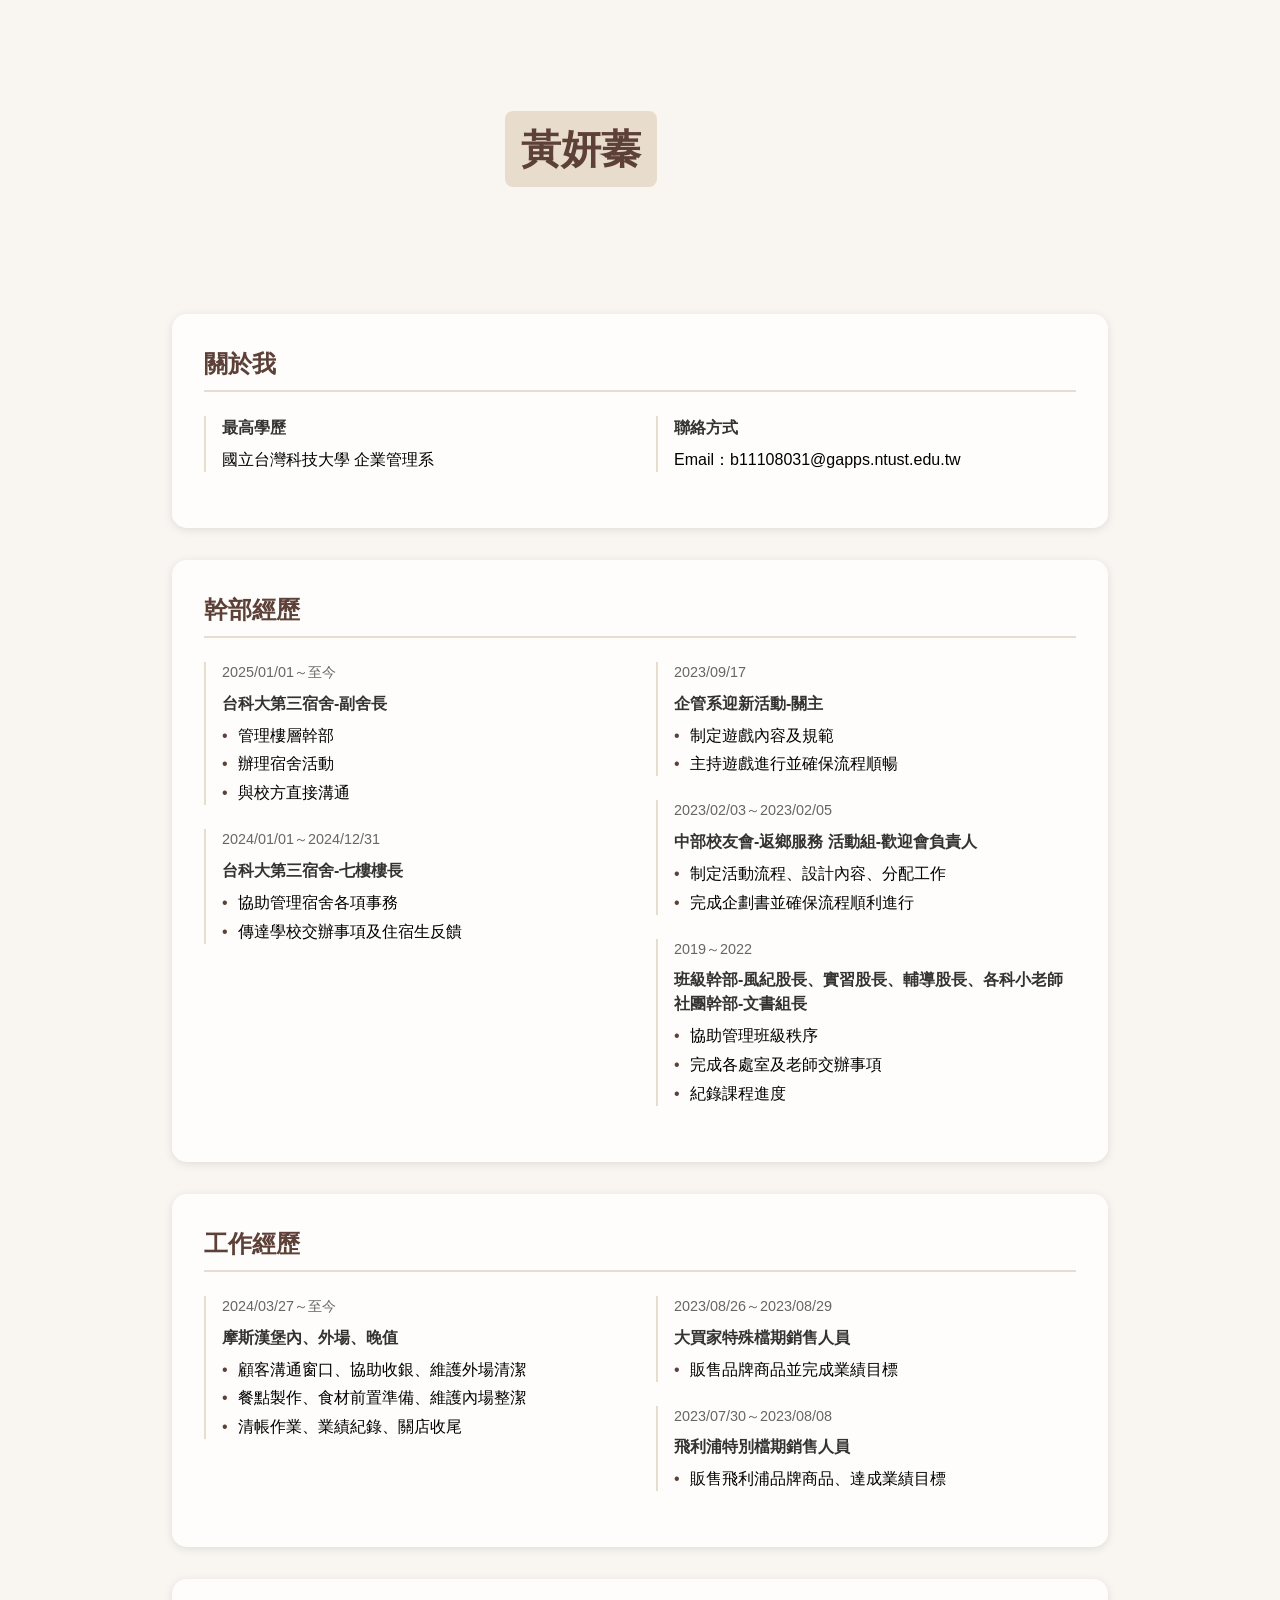
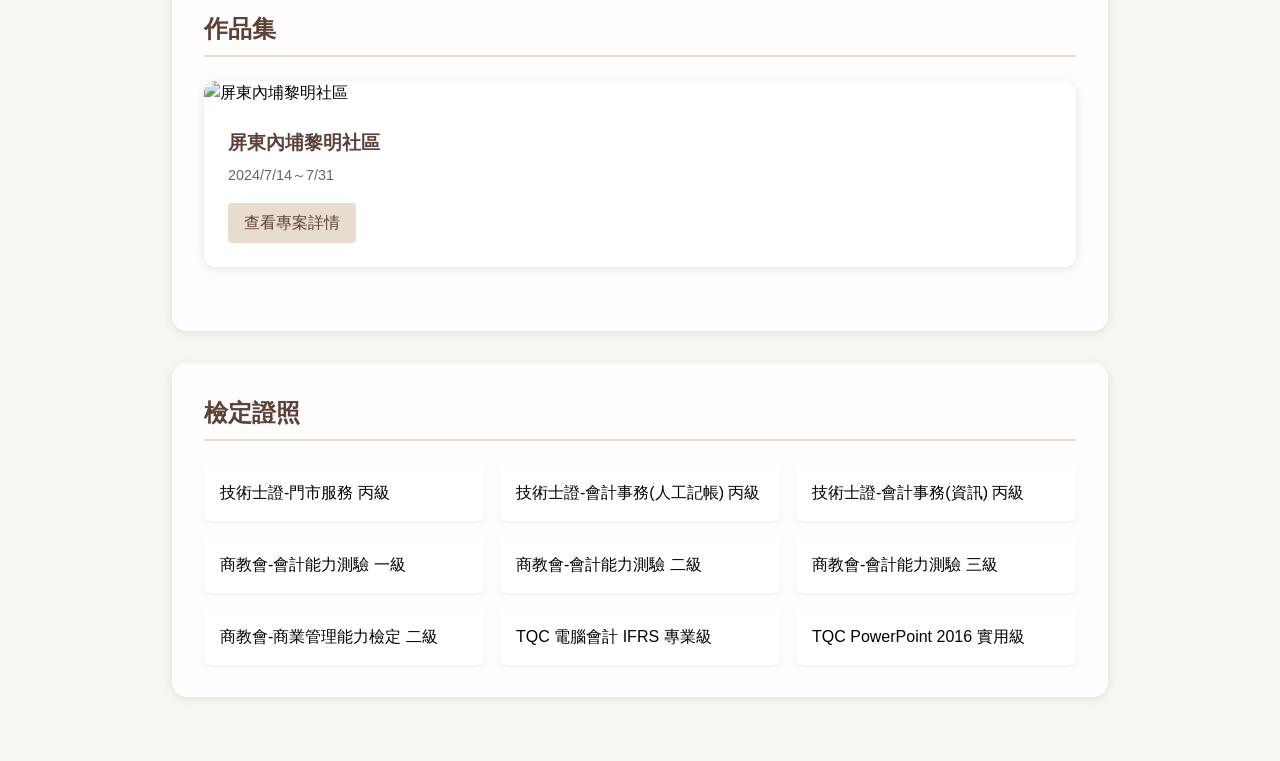
==== index.html @ 2359e423 "Add files via upload" ====
<!DOCTYPE html>
<html>
<head>
  <meta charset="utf-8">
  <meta name="viewport" content="width=device-width">
  <title>黃妍蓁 - 個人履歷</title>
  <link href="style.css" rel="stylesheet" type="text/css" />
</head>
<body>
  <main>
    <section class="hero">
      <div class="profile-img"></div>
      <div class="hero-content">
        <h1>黃妍蓁</h1>
      </div>
    </section>

    <section id="about-me" class="section">
      <h2>關於我</h2>
      <div class="grid-layout">
        <div class="timeline">
          <div class="item">
            <p class="title">最高學歷</p>
            <p>國立台灣科技大學 企業管理系</p>
          </div>
        </div>
        <div class="timeline">
          <div class="item">
            <p class="title">聯絡方式</p>
            <p>Email：b11108031@gapps.ntust.edu.tw</p>
          </div>
        </div>
      </div>
    </section>

    <section id="experience" class="section">
      <h2>幹部經歷</h2>
      <div class="grid-layout">
        <div class="timeline">
          <div class="item">
            <p class="date">2025/01/01～至今</p>
            <p class="title">台科大第三宿舍-副舍長</p>
            <ul>
              <li>管理樓層幹部</li>
              <li>辦理宿舍活動</li>
              <li>與校方直接溝通</li>
            </ul>
          </div>
          <div class="item">
            <p class="date">2024/01/01～2024/12/31</p>
            <p class="title">台科大第三宿舍-七樓樓長</p>
            <ul>
              <li>協助管理宿舍各項事務</li>
              <li>傳達學校交辦事項及住宿生反饋</li>
            </ul>
          </div>
        </div>
        <div class="timeline">
          <div class="item">
            <p class="date">2023/09/17</p>
            <p class="title">企管系迎新活動-關主</p>
            <ul>
              <li>制定遊戲內容及規範</li>
              <li>主持遊戲進行並確保流程順暢</li>
            </ul>
          </div>
          <div class="item">
            <p class="date">2023/02/03～2023/02/05</p>
            <p class="title">中部校友會-返鄉服務 活動組-歡迎會負責人</p>
            <ul>
              <li>制定活動流程、設計內容、分配工作</li>
              <li>完成企劃書並確保流程順利進行</li>
            </ul>
          </div>
          <div class="item">
            <p class="date">2019～2022</p>
            <p class="title">班級幹部-風紀股長、實習股長、輔導股長、各科小老師<br>社團幹部-文書組長</p>
            <ul>
              <li>協助管理班級秩序</li>
              <li>完成各處室及老師交辦事項</li>
              <li>紀錄課程進度</li>
            </ul>
          </div>
        </div>
      </div>
    </section>

    <section id="work" class="section">
      <h2>工作經歷</h2>
      <div class="grid-layout">
        <div class="timeline">
          <div class="item">
            <p class="date">2024/03/27～至今</p>
            <p class="title">摩斯漢堡內、外場、晚值</p>
            <ul>
              <li>顧客溝通窗口、協助收銀、維護外場清潔</li>
              <li>餐點製作、食材前置準備、維護內場整潔</li>
              <li>清帳作業、業績紀錄、關店收尾</li>
            </ul>
          </div>
        </div>
        <div class="timeline">
          <div class="item">
            <p class="date">2023/08/26～2023/08/29</p>
            <p class="title">大買家特殊檔期銷售人員</p>
            <ul>
              <li>販售品牌商品並完成業績目標</li>
            </ul>
          </div>
          <div class="item">
            <p class="date">2023/07/30～2023/08/08</p>
            <p class="title">飛利浦特別檔期銷售人員</p>
            <ul>
              <li>販售飛利浦品牌商品、達成業績目標</li>
            </ul>
          </div>
        </div>
      </div>
    </section>

    <section id="projects" class="section">
      <h2>作品集</h2>
      <div class="project">
        <img src="attached_assets/蹲點.png" alt="屏東內埔黎明社區" class="project-img">
        <div class="project-content">
          <h3>屏東內埔黎明社區</h3>
          <p class="project-date">2024/7/14～7/31</p>
          <p><a href="https://youth.chtf.org.tw/team/2024/16149" target="_blank" class="project-link">查看專案詳情</a></p>
        </div>
      </div>
    </section>

    <section id="certificates" class="section">
      <h2>檢定證照</h2>
      <div class="certificates-grid">
        <div class="cert">技術士證-門市服務 丙級</div>
        <div class="cert">技術士證-會計事務(人工記帳) 丙級</div>
        <div class="cert">技術士證-會計事務(資訊) 丙級</div>
        <div class="cert">商教會-會計能力測驗 一級</div>
        <div class="cert">商教會-會計能力測驗 二級</div>
        <div class="cert">商教會-會計能力測驗 三級</div>
        <div class="cert">商教會-商業管理能力檢定 二級</div>
        <div class="cert">TQC 電腦會計 IFRS 專業級</div>
        <div class="cert">TQC PowerPoint 2016 實用級</div>
      </div>
    </section>
  </main>
</body>
</html>
---- style.css ----
* {
  margin: 0;
  padding: 0;
  box-sizing: border-box;
  font-family: 'Arial', sans-serif;
  line-height: 1.5;
}

body {
  background-color: #f9f6f2;
}

main {
  max-width: 1000px;
  margin: 0 auto;
  padding: 2rem;
}

.hero {
  display: grid;
  grid-template-columns: 1fr 2fr;
  gap: 2rem;
  align-items: center;
  margin-bottom: 2rem;
}

.profile-img {
  width: 250px;
  height: 250px;
  border-radius: 50%;
  background-image: url('attached_assets/我.jpg');
  background-size: cover;
  background-position: center;
}

.hero-content h1 {
  font-size: 2.5rem;
  color: #5d4037;
  margin-bottom: 1rem;
  padding: 0.5rem 1rem;
  background: #e8ddcd;
  display: inline-block;
  border-radius: 8px;
}

.section {
  background: rgba(255, 255, 255, 0.8);
  padding: 2rem;
  margin-bottom: 2rem;
  border-radius: 15px;
  box-shadow: 0 2px 10px rgba(0,0,0,0.1);
}

.section h2 {
  color: #5d4037;
  margin-bottom: 1.5rem;
  font-size: 1.5rem;
  border-bottom: 2px solid #e8ddcd;
  padding-bottom: 0.5rem;
}

.grid-layout {
  display: grid;
  grid-template-columns: 1fr 1fr;
  gap: 2rem;
}

.timeline .item {
  margin-bottom: 1.5rem;
  padding-left: 1rem;
  border-left: 2px solid #e8ddcd;
}

.timeline .date {
  color: #666;
  font-size: 0.9rem;
  margin-bottom: 0.5rem;
}

.timeline .title {
  font-weight: bold;
  color: #333;
  margin-bottom: 0.5rem;
}

.timeline ul {
  list-style: none;
  margin-left: 1rem;
}

.timeline ul li {
  position: relative;
  margin-bottom: 0.3rem;
}

.timeline ul li:before {
  content: "•";
  position: absolute;
  left: -1rem;
  color: #5d4037;
}

.certificates-grid {
  display: grid;
  grid-template-columns: repeat(auto-fill, minmax(250px, 1fr));
  gap: 1rem;
}

.project {
  background: #fff;
  border-radius: 12px;
  overflow: hidden;
  margin-bottom: 2rem;
  box-shadow: 0 2px 10px rgba(0,0,0,0.1);
}

.project-img {
  width: 100%;
  height: auto;
  display: block;
}

.project-content {
  padding: 1.5rem;
}

.project-content h3 {
  color: #5d4037;
  margin-bottom: 0.5rem;
}

.project-date {
  color: #666;
  font-size: 0.9rem;
  margin-bottom: 1rem;
}

.project-link {
  display: inline-block;
  color: #5d4037;
  text-decoration: none;
  padding: 0.5rem 1rem;
  background: #e8ddcd;
  border-radius: 4px;
}

.project-link:hover {
  background: #d4c5b0;
}

.cert {
  background: #fff;
  padding: 1rem;
  border-radius: 8px;
  box-shadow: 0 2px 5px rgba(0,0,0,0.05);
}

@media (max-width: 768px) {
  .hero {
    grid-template-columns: 1fr;
    text-align: center;
  }

  .profile-img {
    margin: 0 auto;
  }

  .section {
    padding: 1.5rem;
  }
}
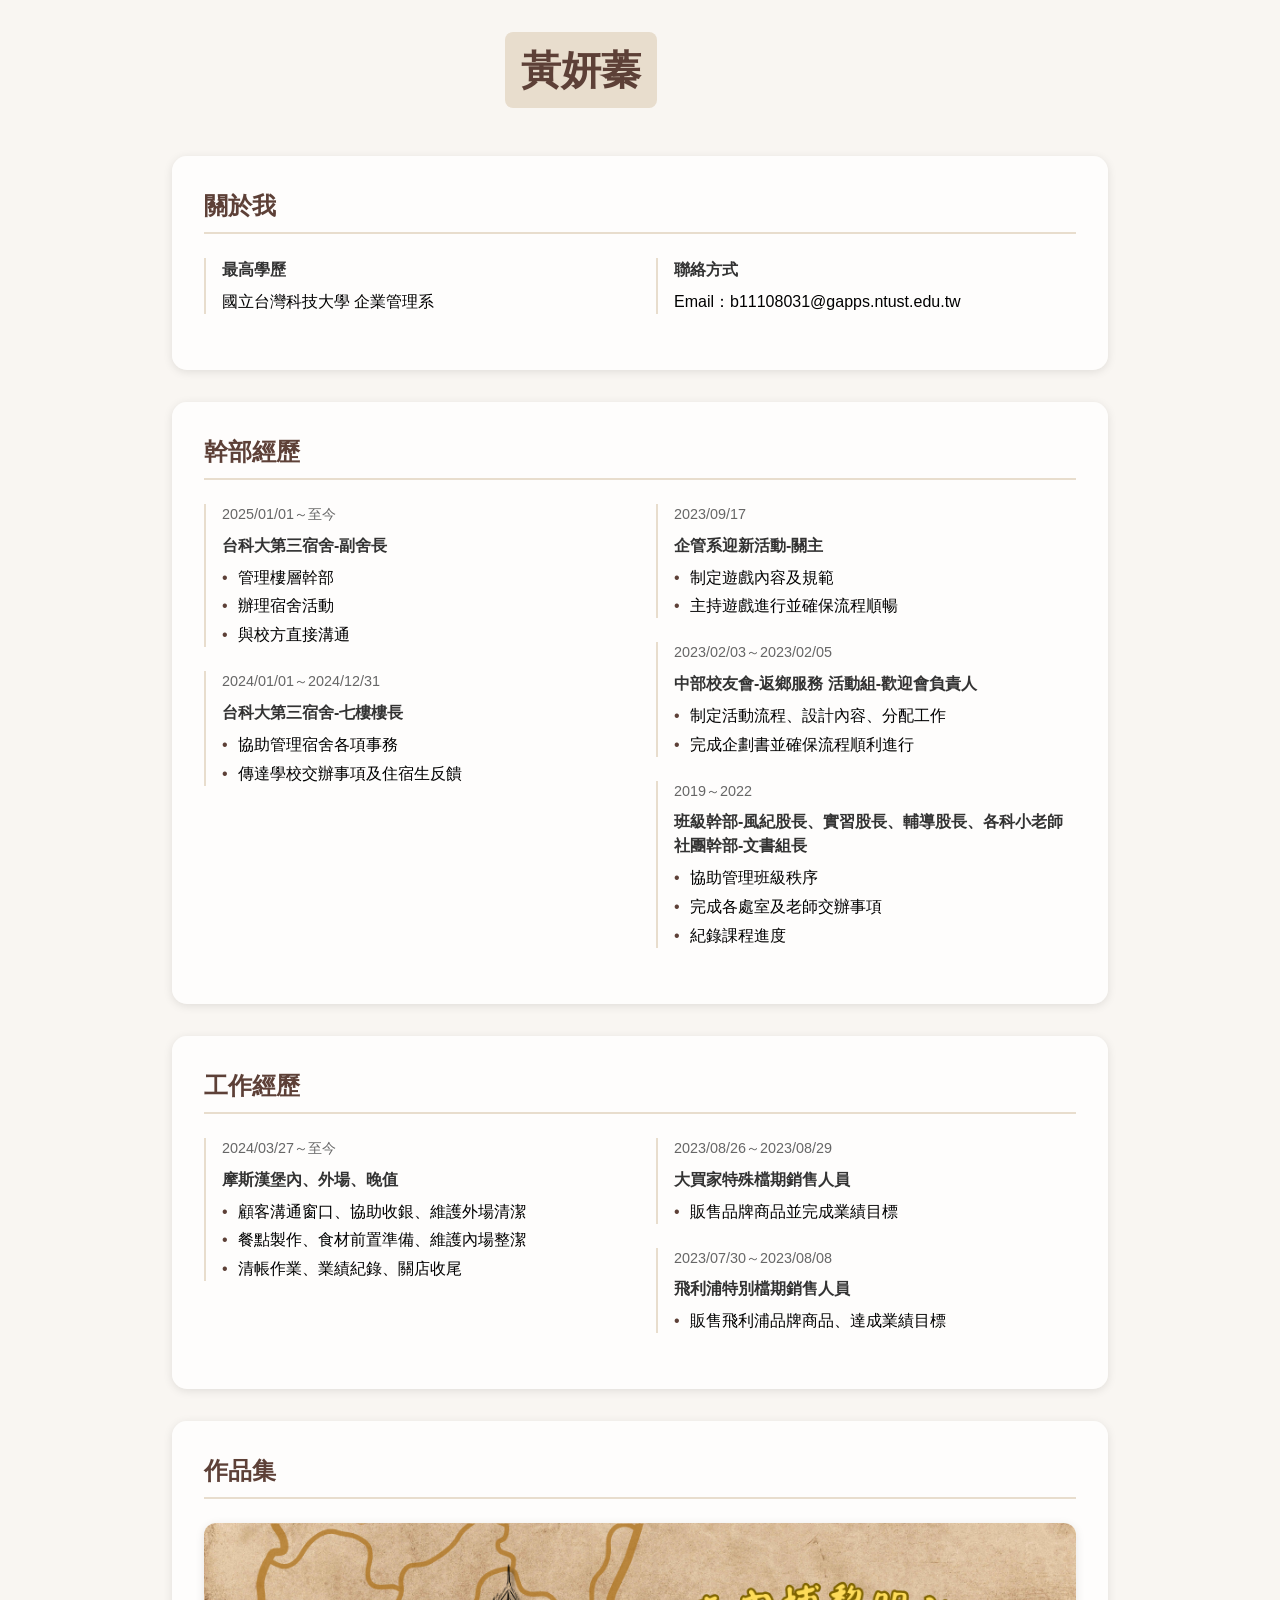
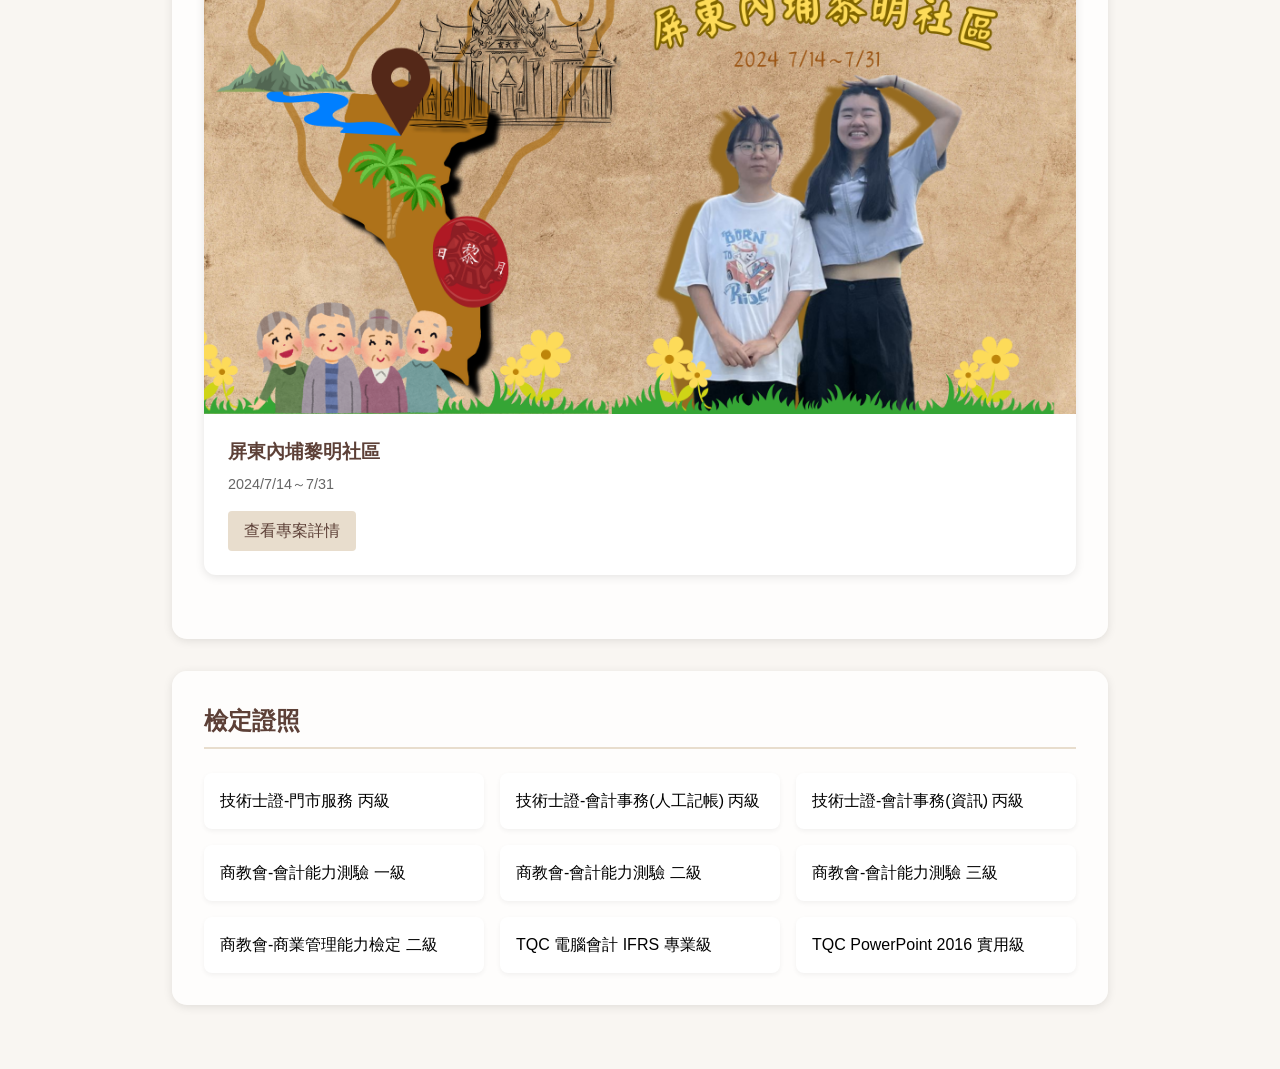
==== commit 56be8767: "Update index.html" ====
--- a/index.html
+++ b/index.html
@@ -10,7 +10,7 @@
 <body>
   <main>
     <section class="hero">
-      <div class="profile-img"></div>
+      <div class="我.jpg"></div>
       <div class="hero-content">
         <h1>黃妍蓁</h1>
       </div>
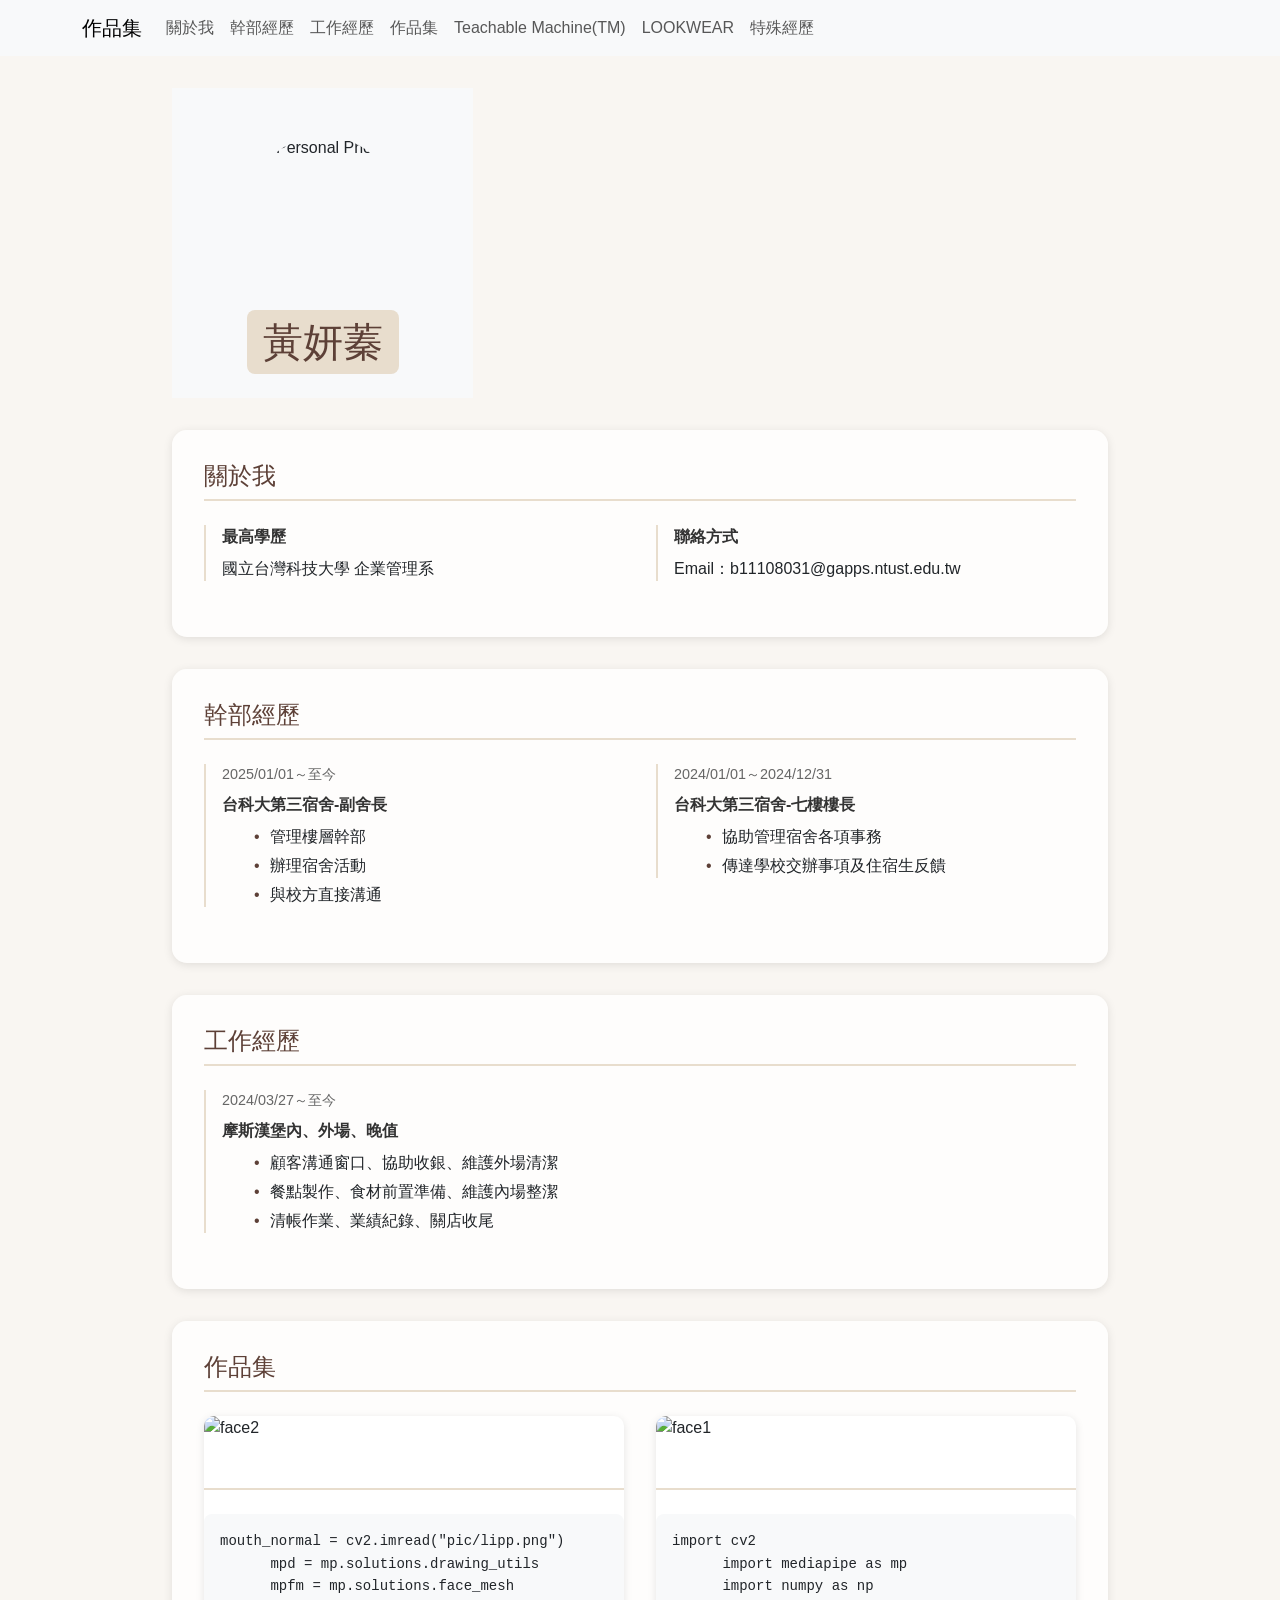
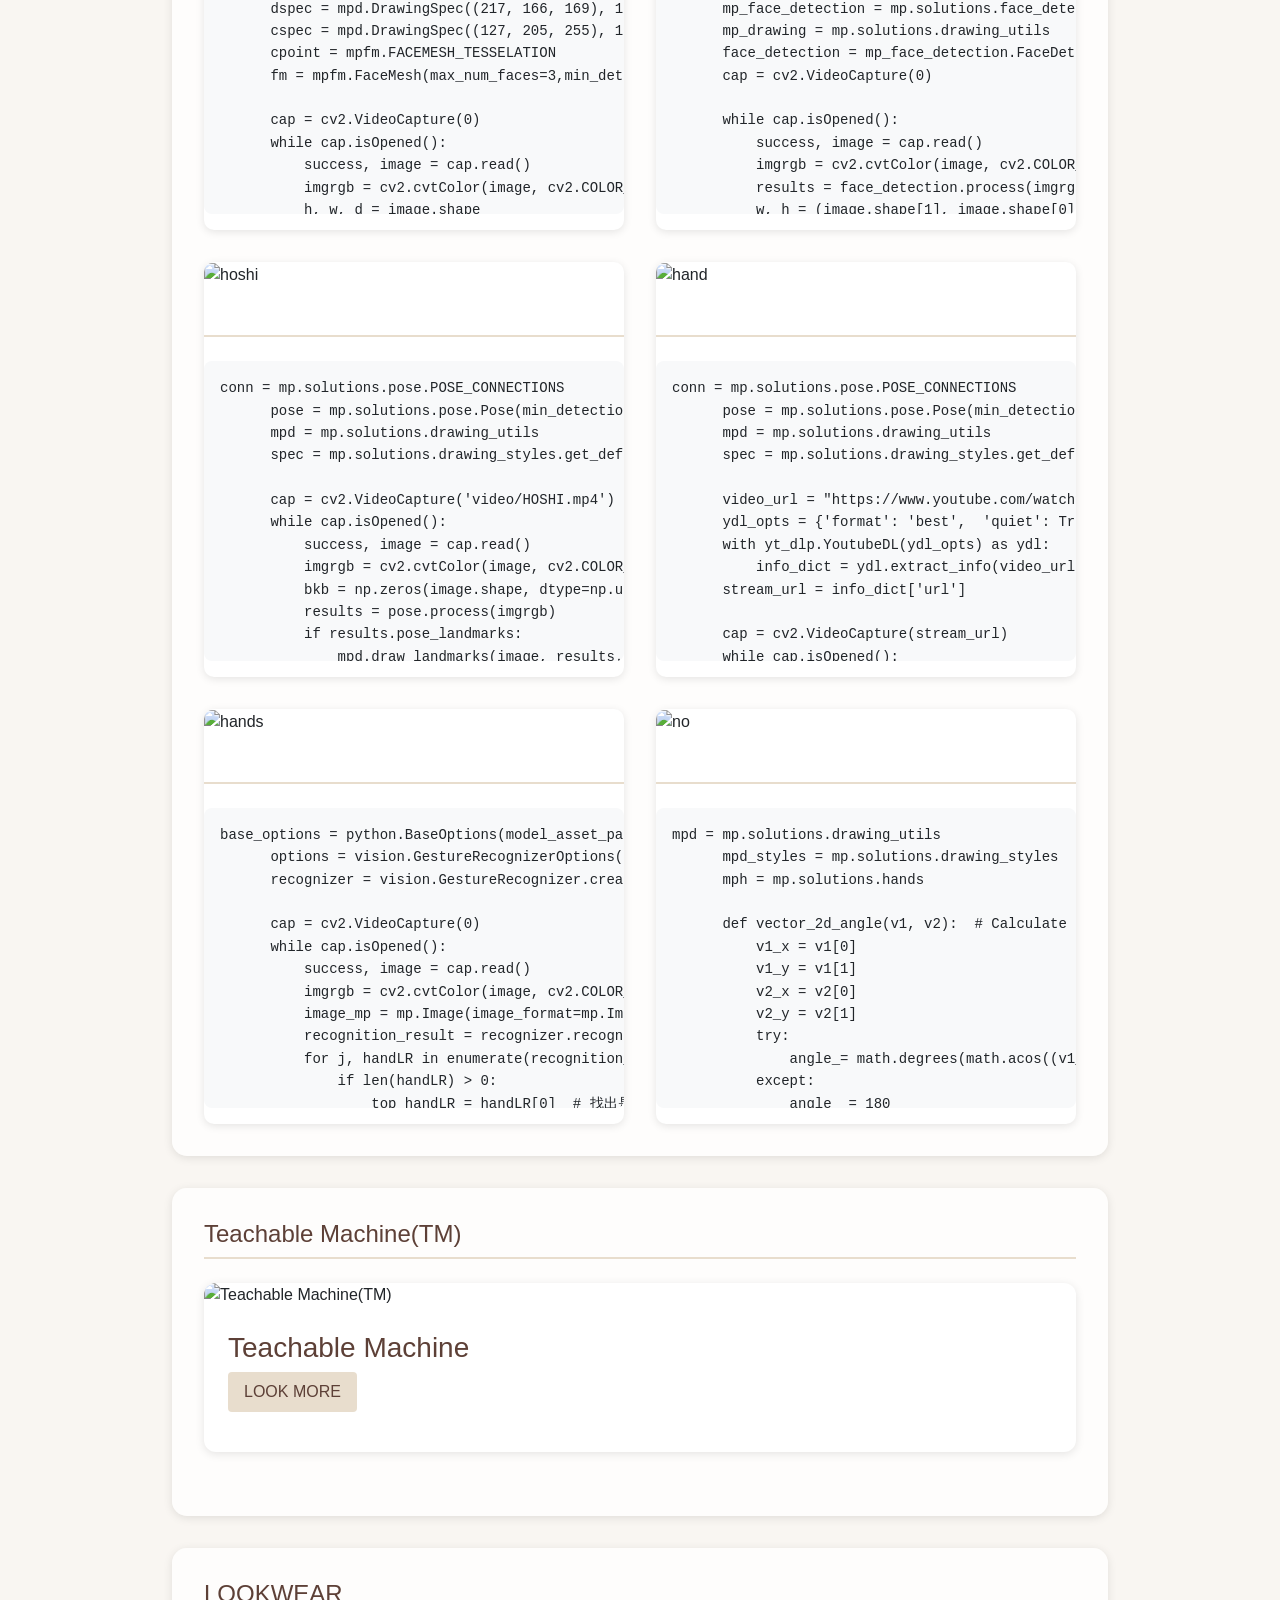
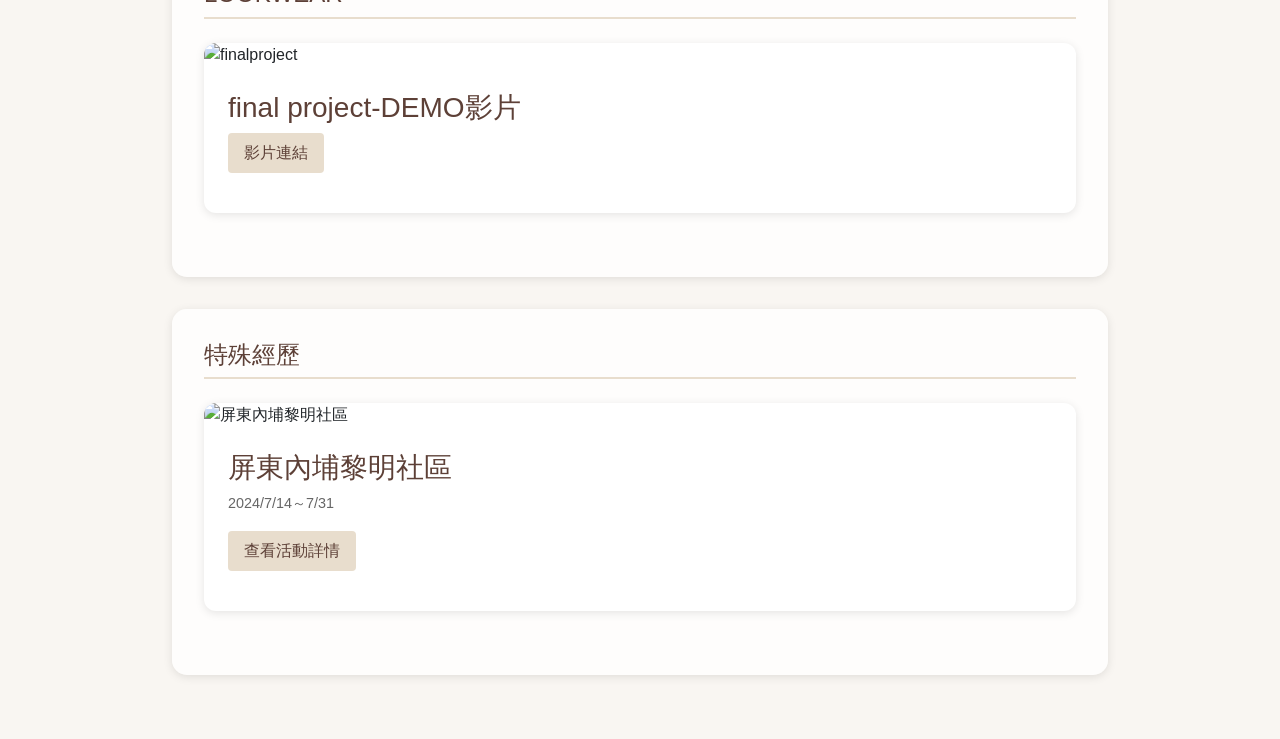
==== commit 2b8c9764: "Add files via upload" ====
--- a/index.html
+++ b/index.html
@@ -1,150 +1,488 @@
-
-<!DOCTYPE html>
-<html>
-<head>
-  <meta charset="utf-8">
-  <meta name="viewport" content="width=device-width">
-  <title>黃妍蓁 - 個人履歷</title>
-  <link href="style.css" rel="stylesheet" type="text/css" />
-</head>
-<body>
-  <main>
-    <section class="hero">
-      <div class="我.jpg"></div>
-      <div class="hero-content">
-        <h1>黃妍蓁</h1>
+      <!DOCTYPE html>
+      <html>
+      <head>
+        <meta charset="utf-8">
+        <meta name="viewport" content="width=device-width">
+        <title>黃妍蓁 - 個人履歷</title>
+        <link href="https://cdn.jsdelivr.net/npm/bootstrap@5.3.0/dist/css/bootstrap.min.css" rel="stylesheet">
+        <link href="style.css" rel="stylesheet" type="text/css" />
+      </head>
+      <body>
+        <header>
+          <nav class="navbar navbar-expand-lg navbar-light bg-light">
+            <div class="container">
+              <a class="navbar-brand" href="#">作品集</a>
+              <button class="navbar-toggler" type="button" data-bs-toggle="collapse" data-bs-target="#navbarNav"
+                aria-controls="navbarNav" aria-expanded="false" aria-label="Toggle navigation">
+                <span class="navbar-toggler-icon"></span>
+              </button>
+              <div class="collapse navbar-collapse" id="navbarNav">
+                <ul class="navbar-nav ml-auto">
+                  <li class="nav-item"><a class="nav-link" href="#about-me">關於我</a></li>
+                  <li class="nav-item"><a class="nav-link" href="#experience">幹部經歷</a></li>
+                  <li class="nav-item"><a class="nav-link" href="#work">工作經歷</a></li>
+                  <li class="nav-item"><a class="nav-link" href="#project">作品集</a></li>
+                  <li class="nav-item"><a class="nav-link" href="#TM">Teachable Machine(TM)</a></li>
+                  <li class="nav-item"><a class="nav-link" href="#finalproject">LOOKWEAR</a></li>
+                  <li class="nav-item"><a class="nav-link" href="#activity">特殊經歷</a></li>
+                </ul>
+              </div>
+            </div>
+          </nav>
+        </header>
+        <main>
+          <section class="hero">
+          <nav class="navbar navbar-expand-lg navbar-light bg-light">
+            <div class="container mt-3 text-center">
+          <div class="d-flex align-items-center justify-content-center flex-row gap-4 mt-4 flex-wrap">
+        <img src="/pic/me.png" alt="Personal Photo"
+             class="img-fluid rounded-circle"
+             style="width: 150px; height: 150px; object-fit: cover;">
+        <div class="hero-content">
+          <h1>黃妍蓁</h1>
+        </div>
       </div>
-    </section>
-
-    <section id="about-me" class="section">
-      <h2>關於我</h2>
+          </section>
+
+          <section id="about-me" class="section">
+            <h2>關於我</h2>
+            <div class="grid-layout">
+              <div class="timeline">
+                <div class="item">
+                  <p class="title">最高學歷</p>
+                  <p>國立台灣科技大學 企業管理系</p>
+                </div>
+              </div>
+              <div class="timeline">
+                <div class="item">
+                  <p class="title">聯絡方式</p>
+                  <p>Email：b11108031@gapps.ntust.edu.tw</p>
+                </div>
+              </div>
+            </div>
+          </section>
+
+          <section id="experience" class="section">
+        <h2>幹部經歷</h2>
+        <div class="grid-layout">
+
+          <!-- 左欄 -->
+          <div class="timeline">
+            <div class="item">
+              <p class="date">2025/01/01～至今</p>
+              <p class="title">台科大第三宿舍-副舍長</p>
+              <ul>
+                <li>管理樓層幹部</li>
+                <li>辦理宿舍活動</li>
+                <li>與校方直接溝通</li>
+              </ul>
+            </div>
+          </div>
+
+          <!-- 右欄 -->
+          <div class="timeline">
+            <div class="item">
+              <p class="date">2024/01/01～2024/12/31</p>
+              <p class="title">台科大第三宿舍-七樓樓長</p>
+              <ul>
+                <li>協助管理宿舍各項事務</li>
+                <li>傳達學校交辦事項及住宿生反饋</li>
+              </ul>
+            </div>
+          </div>
+
+        </div>
+      </section>
+
+          <section id="work" class="section">
+            <h2>工作經歷</h2>
+            <div class="grid-layout">
+              <div class="timeline">
+                <div class="item">
+                  <p class="date">2024/03/27～至今</p>
+                  <p class="title">摩斯漢堡內、外場、晚值</p>
+                  <ul>
+                    <li>顧客溝通窗口、協助收銀、維護外場清潔</li>
+                    <li>餐點製作、食材前置準備、維護內場整潔</li>
+                    <li>清帳作業、業績紀錄、關店收尾</li>
+                  </ul>
+                </div>
+              </div>
+          </section>
+          <section id="project" class="section">
+
+            <h2>作品集</h2>
+            </div>
+            <!-- 加這個外層容器，讓兩個 code-showcase 並排 -->
       <div class="grid-layout">
-        <div class="timeline">
-          <div class="item">
-            <p class="title">最高學歷</p>
-            <p>國立台灣科技大學 企業管理系</p>
-          </div>
-        </div>
-        <div class="timeline">
-          <div class="item">
-            <p class="title">聯絡方式</p>
-            <p>Email：b11108031@gapps.ntust.edu.tw</p>
-          </div>
-        </div>
+
+        <!-- 第一個 code-showcase -->
+        <div class="code-showcase">
+          <div class="image-container">
+            <img src="/pic/AI063.png" alt="face2" class="code-img">
+          </div>
+          <div class="code-divider"></div>
+          <pre class="code-block"><code>mouth_normal = cv2.imread("pic/lipp.png")                # pic of mouth
+      mpd = mp.solutions.drawing_utils
+      mpfm = mp.solutions.face_mesh
+      dspec = mpd.DrawingSpec((217, 166, 169), 1, 1)
+      cspec = mpd.DrawingSpec((127, 205, 255), 1, 1)
+      cpoint = mpfm.FACEMESH_TESSELATION
+      fm = mpfm.FaceMesh(max_num_faces=3,min_detection_confidence=0.5, min_tracking_confidence=0.5)
+
+      cap = cv2.VideoCapture(0)
+      while cap.isOpened():
+          success, image = cap.read()
+          imgrgb = cv2.cvtColor(image, cv2.COLOR_BGR2RGB)
+          h, w, d = image.shape                              #find the image shape
+          results = fm.process(imgrgb)
+          if results.multi_face_landmarks:
+              for f_landmarks in results.multi_face_landmarks:
+                  mpd.draw_landmarks(image, landmark_list=f_landmarks, connections=cpoint,
+                                     landmark_drawing_spec=dspec, connection_drawing_spec=cspec)
+                  # point #0 and #17 are the top and button of mouth
+                  mouth_len = int((f_landmarks.landmark[17].y * h)-int(f_landmarks.landmark[0].y * h))
+                  mouth = cv2.resize(mouth_normal, (mouth_len * 3, mouth_len)) # resize the pic (m6.png) into the right size
+                  mouth_gray = cv2.cvtColor(mouth, cv2.COLOR_BGR2GRAY)         # convert pic to gray
+                  _, mouth_mask = cv2.threshold(mouth_gray, 25, 255, cv2.THRESH_BINARY_INV) # make a mask
+                  img_height, img_width, _ = mouth.shape  # find the img_height and img_width
+                  # the center is between point #13 and #14
+                  x, y = int(f_landmarks.landmark[13].x * w - img_width/2), \
+                         int(((f_landmarks.landmark[13].y + f_landmarks.landmark[14].y)/2) * h - img_height/2)
+                  mouth_area = image[y: y + img_height, x: x + img_width]
+                  try:
+                      mouth_area_no_mouth = cv2.bitwise_and(mouth_area, mouth_area, mask=mouth_mask)
+                      mouth = cv2.add(mouth_area_no_mouth, mouth)    # put the mouth pic on top of image
+                      image[y: y+img_height, x: x+img_width] = mouth # at (x, y)
+                  except:
+                      print("An error occurred.")
+          cv2.imshow("B11108031_faceLM3", image)
+          if cv2.waitKey(5) & 0xFF == 27:
+              break
+      cap.release()
+      cv2.destroyAllWindows()</code></pre>
+        </div>
+
+        <!-- 第二個 code-showcase -->
+        <div class="code-showcase">
+          <div class="image-container">
+            <img src="/pic/AI052.png" alt="face1" class="code-img">
+          </div>
+          <div class="code-divider"></div>
+          <pre class="code-block"><code>import cv2
+      import mediapipe as mp
+      import numpy as np
+      mp_face_detection = mp.solutions.face_detection
+      mp_drawing = mp.solutions.drawing_utils
+      face_detection = mp_face_detection.FaceDetection(model_selection=0, min_detection_confidence=0.5)
+      cap = cv2.VideoCapture(0)
+
+      while cap.isOpened():
+          success, image = cap.read()
+          imgrgb = cv2.cvtColor(image, cv2.COLOR_BGR2RGB)
+          results = face_detection.process(imgrgb)
+          w, h = (image.shape[1], image.shape[0])
+          if results.detections:
+              for detection in results.detections:
+                  mp_drawing.draw_detection(image, detection)
+                  s = detection.location_data.relative_bounding_box
+                  eye = int(s.width * w * 0.1)
+                  a = detection.location_data.relative_keypoints[0]
+                  b = detection.location_data.relative_keypoints[1]
+                  ax, ay = int(a.x * w), int(a.y * h)
+                  bx, by = int(b.x * w), int(b.y * h)
+                  cv2.circle(image, (ax, ay), (eye + 10), (255, 255, 255), -1)
+                  cv2.circle(image, (bx, by), (eye + 10), (255, 255, 0), -1)
+                  cv2.circle(image, (ax, ay), eye, (0, 0, 0), -1)
+                  cv2.circle(image, (bx, by), eye, (0, 0, 0), -1)
+                  nose_size = int(s.width * w * 0.3)
+                  nose = detection.location_data.relative_keypoints[2]
+                  nx, ny = int(nose.x * w), int(nose.y * h)
+                  nose_top = (nx, ny - nose_size // 2)
+                  nose_left = (nx - nose_size // 2, ny + nose_size // 2)
+                  nose_right = (nx + nose_size // 2, ny + nose_size // 2)
+                  triangle_pts = [nose_top, nose_left, nose_right]
+                  cv2.fillPoly(image, [np.array(triangle_pts, np.int32)], (0, 0, 0))
+                  mouth_size = int(s.width * w * 0.3)
+                  mouth = detection.location_data.relative_keypoints[3]
+                  mx, my = int(mouth.x * w), int(mouth.y * h)
+                  mouth_top_left = (mx - mouth_size // 2, my - mouth_size // 6)
+                  mouth_bottom_right = (mx + mouth_size // 2, my + mouth_size // 6)
+                  cv2.rectangle(image, mouth_top_left, mouth_bottom_right, (0, 0, 255), -1)
+                  ear_size = int(s.width * w * 0.2)
+                  left_ear = detection.location_data.relative_keypoints[4]
+                  right_ear = detection.location_data.relative_keypoints[5]
+                  lx, ly = int(left_ear.x * w), int(left_ear.y * h)
+                  rx, ry = int(right_ear.x * w), int(right_ear.y * h)
+                  cv2.ellipse(image, (lx, ly), (ear_size // 2, ear_size // 3), 0, 0, 360, (0, 255, 255), -1)
+                  cv2.ellipse(image, (rx, ry), (ear_size // 2, ear_size // 3), 0, 0, 360, (0, 255, 255), -1)
+          cv2.imshow('B11108031_face2', image)
+          if cv2.waitKey(5) & 0xFF == 27:
+              break
+      cap.release()
+      cv2.destroyAllWindows()</code></pre>
+        </div>
+
       </div>
-    </section>
-
-    <section id="experience" class="section">
-      <h2>幹部經歷</h2>
-      <div class="grid-layout">
-        <div class="timeline">
-          <div class="item">
-            <p class="date">2025/01/01～至今</p>
-            <p class="title">台科大第三宿舍-副舍長</p>
-            <ul>
-              <li>管理樓層幹部</li>
-              <li>辦理宿舍活動</li>
-              <li>與校方直接溝通</li>
-            </ul>
-          </div>
-          <div class="item">
-            <p class="date">2024/01/01～2024/12/31</p>
-            <p class="title">台科大第三宿舍-七樓樓長</p>
-            <ul>
-              <li>協助管理宿舍各項事務</li>
-              <li>傳達學校交辦事項及住宿生反饋</li>
-            </ul>
-          </div>
-        </div>
-        <div class="timeline">
-          <div class="item">
-            <p class="date">2023/09/17</p>
-            <p class="title">企管系迎新活動-關主</p>
-            <ul>
-              <li>制定遊戲內容及規範</li>
-              <li>主持遊戲進行並確保流程順暢</li>
-            </ul>
-          </div>
-          <div class="item">
-            <p class="date">2023/02/03～2023/02/05</p>
-            <p class="title">中部校友會-返鄉服務 活動組-歡迎會負責人</p>
-            <ul>
-              <li>制定活動流程、設計內容、分配工作</li>
-              <li>完成企劃書並確保流程順利進行</li>
-            </ul>
-          </div>
-          <div class="item">
-            <p class="date">2019～2022</p>
-            <p class="title">班級幹部-風紀股長、實習股長、輔導股長、各科小老師<br>社團幹部-文書組長</p>
-            <ul>
-              <li>協助管理班級秩序</li>
-              <li>完成各處室及老師交辦事項</li>
-              <li>紀錄課程進度</li>
-            </ul>
-          </div>
-        </div>
+            <div class="code-grid">
+
+        <div class="code-showcase">
+          <div class="image-container">
+            <img src="/pic/AI072.png" alt="hoshi" class="code-img">
+          </div>
+          <div class="code-divider"></div>
+          <pre class="code-block"><code>conn = mp.solutions.pose.POSE_CONNECTIONS
+      pose = mp.solutions.pose.Pose(min_detection_confidence=0.5, min_tracking_confidence=0.5)
+      mpd = mp.solutions.drawing_utils
+      spec = mp.solutions.drawing_styles.get_default_pose_landmarks_style()
+
+      cap = cv2.VideoCapture('video/HOSHI.mp4')
+      while cap.isOpened():
+          success, image = cap.read()
+          imgrgb = cv2.cvtColor(image, cv2.COLOR_BGR2RGB)
+          bkb = np.zeros(image.shape, dtype=np.uint8)
+          results = pose.process(imgrgb)
+          if results.pose_landmarks:
+              mpd.draw_landmarks(image, results.pose_landmarks, conn, spec)
+              mpd.draw_landmarks(bkb, results.pose_landmarks, conn, spec)
+          cv2.imshow('B11108031_pose2', image)
+          cv2.imshow('B11108031_pose2 Black', bkb)
+          if cv2.waitKey(5) & 0xFF == 27:
+              break
+      cap.release()</code></pre>
+        </div>
+
+        <div class="code-showcase">
+          <div class="image-container">
+            <img src="/pic/AI074.png" alt="hand" class="code-img">
+          </div>
+          <div class="code-divider"></div>
+          <pre class="code-block"><code>conn = mp.solutions.pose.POSE_CONNECTIONS
+      pose = mp.solutions.pose.Pose(min_detection_confidence=0.5, min_tracking_confidence=0.5)
+      mpd = mp.solutions.drawing_utils
+      spec = mp.solutions.drawing_styles.get_default_pose_landmarks_style()
+
+      video_url = "https://www.youtube.com/watch?v=WU0v-i0QZKs"
+      ydl_opts = {'format': 'best',  'quiet': True }
+      with yt_dlp.YoutubeDL(ydl_opts) as ydl:
+          info_dict = ydl.extract_info(video_url, download=False)
+      stream_url = info_dict['url']
+
+      cap = cv2.VideoCapture(stream_url)
+      while cap.isOpened():
+          success, image = cap.read()
+          image = cv2.resize(image, (520, 300))
+          imgrgb = cv2.cvtColor(image, cv2.COLOR_BGR2RGB)
+          bkb = np.zeros(image.shape, dtype=np.uint8)
+          results = pose.process(imgrgb)
+          if results.pose_landmarks:
+              mpd.draw_landmarks(image, results.pose_landmarks, conn, spec)
+              mpd.draw_landmarks(bkb, results.pose_landmarks, conn, spec)
+          cv2.imshow('B11108031_pose2', image)
+          cv2.imshow('B11108031_pose2 Black', bkb)
+          if cv2.waitKey(5) & 0xFF == 27:
+              break
+      cap.release()</code></pre>
+        </div>
+
       </div>
-    </section>
-
-    <section id="work" class="section">
-      <h2>工作經歷</h2>
-      <div class="grid-layout">
-        <div class="timeline">
-          <div class="item">
-            <p class="date">2024/03/27～至今</p>
-            <p class="title">摩斯漢堡內、外場、晚值</p>
-            <ul>
-              <li>顧客溝通窗口、協助收銀、維護外場清潔</li>
-              <li>餐點製作、食材前置準備、維護內場整潔</li>
-              <li>清帳作業、業績紀錄、關店收尾</li>
-            </ul>
-          </div>
-        </div>
-        <div class="timeline">
-          <div class="item">
-            <p class="date">2023/08/26～2023/08/29</p>
-            <p class="title">大買家特殊檔期銷售人員</p>
-            <ul>
-              <li>販售品牌商品並完成業績目標</li>
-            </ul>
-          </div>
-          <div class="item">
-            <p class="date">2023/07/30～2023/08/08</p>
-            <p class="title">飛利浦特別檔期銷售人員</p>
-            <ul>
-              <li>販售飛利浦品牌商品、達成業績目標</li>
-            </ul>
-          </div>
-        </div>
-      </div>
-    </section>
-
-    <section id="projects" class="section">
-      <h2>作品集</h2>
-      <div class="project">
-        <img src="attached_assets/蹲點.png" alt="屏東內埔黎明社區" class="project-img">
-        <div class="project-content">
-          <h3>屏東內埔黎明社區</h3>
-          <p class="project-date">2024/7/14～7/31</p>
-          <p><a href="https://youth.chtf.org.tw/team/2024/16149" target="_blank" class="project-link">查看專案詳情</a></p>
-        </div>
-      </div>
-    </section>
-
-    <section id="certificates" class="section">
-      <h2>檢定證照</h2>
-      <div class="certificates-grid">
-        <div class="cert">技術士證-門市服務 丙級</div>
-        <div class="cert">技術士證-會計事務(人工記帳) 丙級</div>
-        <div class="cert">技術士證-會計事務(資訊) 丙級</div>
-        <div class="cert">商教會-會計能力測驗 一級</div>
-        <div class="cert">商教會-會計能力測驗 二級</div>
-        <div class="cert">商教會-會計能力測驗 三級</div>
-        <div class="cert">商教會-商業管理能力檢定 二級</div>
-        <div class="cert">TQC 電腦會計 IFRS 專業級</div>
-        <div class="cert">TQC PowerPoint 2016 實用級</div>
-      </div>
-    </section>
-  </main>
-</body>
-</html>
+      <div class="code-grid">
+
+        <div class="code-showcase">
+          <div class="image-container">
+            <img src="/pic/AI092.png" alt="hands" class="code-img">
+          </div>
+          <div class="code-divider"></div>
+          <pre class="code-block"><code>base_options = python.BaseOptions(model_asset_path='models/gesture_recognizer.task')
+      options = vision.GestureRecognizerOptions(num_hands=2,base_options=base_options)
+      recognizer = vision.GestureRecognizer.create_from_options(options)
+
+      cap = cv2.VideoCapture(0)
+      while cap.isOpened():
+          success, image = cap.read()
+          imgrgb = cv2.cvtColor(image, cv2.COLOR_BGR2RGB)
+          image_mp = mp.Image(image_format=mp.ImageFormat.SRGB,data=imgrgb)
+          recognition_result = recognizer.recognize(image_mp)
+          for j, handLR in enumerate(recognition_result.handedness):
+              if len(handLR) > 0:
+                  top_handLR = handLR[0]  # 找出是左手或右手
+                  LR = top_handLR.display_name
+                  cv2.putText(image, LR, (5, 50 + 40 * j), 2, 1, (255, 0, 255), 2)
+          for i, gesture in enumerate(recognition_result.gestures):
+              if len(gesture) > 0:
+                  top_gesture = gesture[0]  # 取可能性最高的手勢
+                  gesture_name = top_gesture.category_name
+                  score = top_gesture.score
+                  cv2.putText(image, f'Hand #{i + 1}: {gesture_name} ({score:.2f})', (100, 50 + 40 * i),
+                              2, 1, (0, 255, 255), 2)
+          #print(recognition_result)
+          #for gesture in recognition_result.gestures:
+              #top_gesture = gesture[0]
+              #gesture_name = top_gesture.category_name
+              #score = top_gesture.score
+              #cv2.putText(image, f'{gesture_name} ({score:.2f})', (30, 90),
+                          #2, 2, (0, 255, 255), 2)
+          cv2.imshow('B11108031_gesture2', image)
+          if cv2.waitKey(5) & 0xFF == 27:
+              break
+
+      cap.release()
+      cv2.destroyAllWindows()
+      # 👍, 👎, ✌️, ☝️, ✊, 👋, 🤟
+      # 0 - Unrecognized gesture, label: Unknown
+      # 1 - Closed fist, label: Closed_Fist
+      # 2 - Open palm, label: Open_Palm
+      # 3 - Pointing up, label: Pointing_Up
+      # 4 - Thumbs down, label: Thumb_Down
+      # 5 - Thumbs up, label: Thumb_Up
+      # 6 - Victory, label: Victory
+      # 7 - Love, label: ILoveYou</code></pre>
+        </div>
+
+        <div class="code-showcase">
+          <div class="image-container">
+            <img src="/pic/AI091.png" alt="no" class="code-img">
+          </div>
+          <div class="code-divider"></div>
+          <pre class="code-block"><code>mpd = mp.solutions.drawing_utils
+      mpd_styles = mp.solutions.drawing_styles
+      mph = mp.solutions.hands
+
+      def vector_2d_angle(v1, v2):  # Calculate the angle based on the coordinates of two points
+          v1_x = v1[0]
+          v1_y = v1[1]
+          v2_x = v2[0]
+          v2_y = v2[1]
+          try:
+              angle_= math.degrees(math.acos((v1_x*v2_x+v1_y*v2_y)/(((v1_x**2+v1_y**2)**0.5)*((v2_x**2+v2_y**2)**0.5))))
+          except:
+              angle_ = 180
+          return angle_
+
+      def hand_angle(hand_): # Calculate the angle of the finger based on the 21 node coordinates
+          angle_list = []
+          angle_ = vector_2d_angle(((int(hand_[0][0])- int(hand_[2][0])),(int(hand_[0][1])-int(hand_[2][1]))),
+                                   ((int(hand_[3][0])- int(hand_[4][0])),(int(hand_[3][1])- int(hand_[4][1]))))
+          angle_list.append(angle_) # thumb angle
+          angle_ = vector_2d_angle(((int(hand_[0][0])-int(hand_[6][0])),(int(hand_[0][1])- int(hand_[6][1]))),
+                                   ((int(hand_[7][0])- int(hand_[8][0])),(int(hand_[7][1])- int(hand_[8][1]))))
+          angle_list.append(angle_) # index finger angle
+          angle_ = vector_2d_angle(((int(hand_[0][0])- int(hand_[10][0])),(int(hand_[0][1])- int(hand_[10][1]))),
+                                   ((int(hand_[11][0])- int(hand_[12][0])),(int(hand_[11][1])- int(hand_[12][1]))))
+          angle_list.append(angle_)# middle finger angle
+          angle_ = vector_2d_angle(((int(hand_[0][0])- int(hand_[14][0])),(int(hand_[0][1])- int(hand_[14][1]))),
+                                   ((int(hand_[15][0])- int(hand_[16][0])),(int(hand_[15][1])- int(hand_[16][1]))))
+          angle_list.append(angle_) # ring finger angle
+          angle_ = vector_2d_angle(((int(hand_[0][0])- int(hand_[18][0])),(int(hand_[0][1])- int(hand_[18][1]))),
+                                   ((int(hand_[19][0])- int(hand_[20][0])),(int(hand_[19][1])- int(hand_[20][1]))))
+          angle_list.append(angle_) # pink finger angle
+          return angle_list
+
+      def hand_pos(finger_angle): # return the corresponding gesture name.
+          f1 = finger_angle[0]    # thumb angle
+          f2 = finger_angle[1]    # index finger angle
+          f3 = finger_angle[2]    # middle finger angle
+          f4 = finger_angle[3]    # ring finger angle
+          f5 = finger_angle[4]    # pink finger angle
+          if f1<50 and f2>=50 and f3>=50 and f4>=50 and f5>=50:# <50 straight finger,>=50 curled finger
+              return 'good'
+          elif f1>=50 and f2>=50 and f3<50 and f4>=50 and f5>=50:
+              return 'no!!!'
+          elif f1<50 and f2<50 and f3>=50 and f4>=50 and f5<50:
+              return 'ROCK!'
+          elif f1>=50 and f2>=50 and f3>=50 and f4>=50 and f5>=50:
+              return '0'
+          elif f1>=50 and f2>=50 and f3>=50 and f4>=50 and f5<50:
+              return 'pinky'
+          elif f1>=50 and f2<50 and f3>=50 and f4>=50 and f5>=50:
+              return '1'
+          elif f1>=50 and f2<50 and f3<50 and f4>=50 and f5>=50:
+              return '2'
+          elif f1>=50 and f2>=50 and f3<50 and f4<50 and f5<50:
+              return 'ok'
+          elif f1<50 and f2>=50 and f3<50 and f4<50 and f5<50:
+              return 'ok'
+          elif f1>=50 and f2<50 and f3<50 and f4<50 and f5>50:
+              return '3'
+          elif f1>=50 and f2<50 and f3<50 and f4<50 and f5<50:
+              return '4'
+          elif f1<50 and f2<50 and f3<50 and f4<50 and f5<50:
+              return '5'
+          elif f1<50 and f2>=50 and f3>=50 and f4>=50 and f5<50:
+              return '6'
+          elif f1<50 and f2<50 and f3>=50 and f4>=50 and f5>=50:
+              return '7'
+          elif f1<50 and f2<50 and f3<50 and f4>=50 and f5>=50:
+              return '8'
+          elif f1<50 and f2<50 and f3<50 and f4<50 and f5>=50:
+              return '9'
+          else:
+              return ''
+
+      cap = cv2.VideoCapture(0)
+      hands = mph.Hands(model_complexity=0,  max_num_hands=2)
+      w, h = 540, 310
+      while cap.isOpened():
+          success, image = cap.read()
+          img = cv2.resize(image, (w,h))
+          img2 = cv2.cvtColor(img, cv2.COLOR_BGR2RGB)
+          results = hands.process(img2)
+          if results.multi_hand_landmarks:
+              for h_landmarks in results.multi_hand_landmarks:
+                  finger_points = []               #Set the list to record finger joint coordinates
+                  for i in h_landmarks.landmark:# Convert to coordinates and record them in the 'finger_points'
+                      x = i.x*w
+                      y = i.y*h
+                      finger_points.append((x,y))
+                  if finger_points:
+                      finger_angle = hand_angle(finger_points) # Calculate finger angles and return a list of length 5
+                      text = hand_pos(finger_angle)            # Retrieve the content returned by the gesture
+                      if text == 'no!!!':
+                          img = cv2.GaussianBlur(img, (77, 77), 0)  # 高斯模糊
+                          img = cv2.flip(img, 0)  # 上下翻轉 (0 代表垂直翻轉)
+                      cv2.putText(img, text, (30, 120), 1, 10, (0, 215, 255), 10, 1)
+          cv2.imshow('B11108031_gesture1', img)
+          if cv2.waitKey(5)& 0xFF == 27:
+              break
+      cap.release()
+      cv2.destroyAllWindows()</code></pre>
+        </div>
+          </section>
+
+          <section id="TM" class="section">
+            <h2>Teachable Machine(TM)</h2>
+            <div class="TM">
+              <img src="/pic/TM.png" alt="Teachable Machine(TM)" class="TM-img">
+              <div class="TM-content">
+                <h3>Teachable Machine</h3>
+                <p><a href="https://teachablemachine.withgoogle.com/models/StoeRHJWC/" target="_blank" class="TM-link">LOOK MORE</a></p>
+              </div>
+            </div>
+          </section>
+
+          <section id="finalproject" class="section">
+            <h2>LOOKWEAR</h2>
+            <div class="finalproject">
+                <img src="/pic/DEMO-3.png" alt="finalproject" class="finalproject-img">
+              <div class="finalproject-content">
+                <h3>final project-DEMO影片</h3>
+                <p><a href="https://youtu.be/4oLzsMIDGJc" target="_blank" class="finalproject-link">影片連結</a></p>
+              </div>
+          </section>
+
+          <section id="activity" class="section">
+            <h2>特殊經歷</h2>
+            <div class="activity">
+              <img src="/pic/蹲點.png" alt="屏東內埔黎明社區" class="activity-img">
+              <div class="activity-content">
+                <h3>屏東內埔黎明社區</h3>
+                <p class="activity-date">2024/7/14～7/31</p>
+                <p><a href="https://youth.chtf.org.tw/team/2024/16149" target="_blank" class="activity-link">查看活動詳情</a></p>
+              </div>
+            </div>
+          </section>
+
+
+        </main>
+      </body>
+      </html>
--- a/style.css
+++ b/style.css
@@ -100,13 +100,51 @@
   color: #5d4037;
 }
 
-.certificates-grid {
+.code-grid {
   display: grid;
-  grid-template-columns: repeat(auto-fill, minmax(250px, 1fr));
-  gap: 1rem;
-}
-
-.project {
+  grid-template-columns: repeat(auto-fit, minmax(320px, 1fr));
+  gap: 2rem;
+  margin-top: 2rem;
+}
+
+.code-showcase {
+  background: #fff;
+  border-radius: 10px;
+  box-shadow: 0 2px 8px rgba(0,0,0,0.1);
+  overflow: hidden;
+  display: flex;
+  flex-direction: column;
+}
+
+.image-container {
+  margin-bottom: 1.5rem;
+}
+
+.code-img {
+  width: 100%;
+  height: auto;
+  border-radius: 8px;
+  object-fit: contain;
+}
+
+.code-divider {
+  height: 2px;
+  background: #e8ddcd;
+  margin: 1.5rem 0;
+}
+
+.code-block {
+  background: #f8f9fa;
+  padding: 1rem;
+  border-radius: 8px;
+  overflow-x: auto;
+  font-family: monospace;
+  line-height: 1.6;
+  max-height: 300px;
+  white-space: pre; /* 讓文字橫向排列 */
+}
+
+.activity {
   background: #fff;
   border-radius: 12px;
   overflow: hidden;
@@ -114,28 +152,28 @@
   box-shadow: 0 2px 10px rgba(0,0,0,0.1);
 }
 
-.project-img {
+.activity-img {
   width: 100%;
   height: auto;
   display: block;
 }
 
-.project-content {
+.activity-content {
   padding: 1.5rem;
 }
 
-.project-content h3 {
-  color: #5d4037;
-  margin-bottom: 0.5rem;
-}
-
-.project-date {
+.activity-content h3 {
+  color: #5d4037;
+  margin-bottom: 0.5rem;
+}
+
+.activity-date {
   color: #666;
   font-size: 0.9rem;
   margin-bottom: 1rem;
 }
 
-.project-link {
+.activity-link {
   display: inline-block;
   color: #5d4037;
   text-decoration: none;
@@ -144,28 +182,81 @@
   border-radius: 4px;
 }
 
-.project-link:hover {
+.activity-link:hover {
   background: #d4c5b0;
 }
 
-.cert {
-  background: #fff;
-  padding: 1rem;
-  border-radius: 8px;
-  box-shadow: 0 2px 5px rgba(0,0,0,0.05);
-}
-
-@media (max-width: 768px) {
-  .hero {
-    grid-template-columns: 1fr;
-    text-align: center;
-  }
-
-  .profile-img {
-    margin: 0 auto;
-  }
-
-  .section {
-    padding: 1.5rem;
-  }
-}+.TM {
+  background: #fff;
+  border-radius: 12px;
+  overflow: hidden;
+  margin-bottom: 2rem;
+  box-shadow: 0 2px 10px rgba(0,0,0,0.1);
+}
+
+.TM-img {
+  width: 100%;
+  height: auto;
+  display: block;
+}
+
+.TM-content {
+  padding: 1.5rem;
+}
+
+.TM-content h3 {
+  color: #5d4037;
+  margin-bottom: 0.5rem;
+}
+
+.TM-link {
+  display: inline-block;
+  color: #5d4037;
+  text-decoration: none;
+  padding: 0.5rem 1rem;
+  background: #e8ddcd;
+  border-radius: 4px;
+}
+
+.TM-link:hover {
+  background: #d4c5b0;
+}
+
+.finalproject {
+  background: #fff;
+  border-radius: 12px;
+  overflow: hidden;
+  margin-bottom: 2rem;
+  box-shadow: 0 2px 10px rgba(0,0,0,0.1);
+}
+
+.finalproject-img {
+  width: 100%;
+  height: auto;
+  display: block;
+}
+
+.finalproject-content {
+  padding: 1.5rem;
+}
+
+.finalproject-content h3 {
+  color: #5d4037;
+  margin-bottom: 0.5rem;
+}
+
+.finalproject-link {
+  display: inline-block;
+  color: #5d4037;
+  text-decoration: none;
+  padding: 0.5rem 1rem;
+  background: #e8ddcd;
+  border-radius: 4px;
+}
+
+.finalproject-link:hover {
+  background: #d4c5b0;
+}
+
+
+
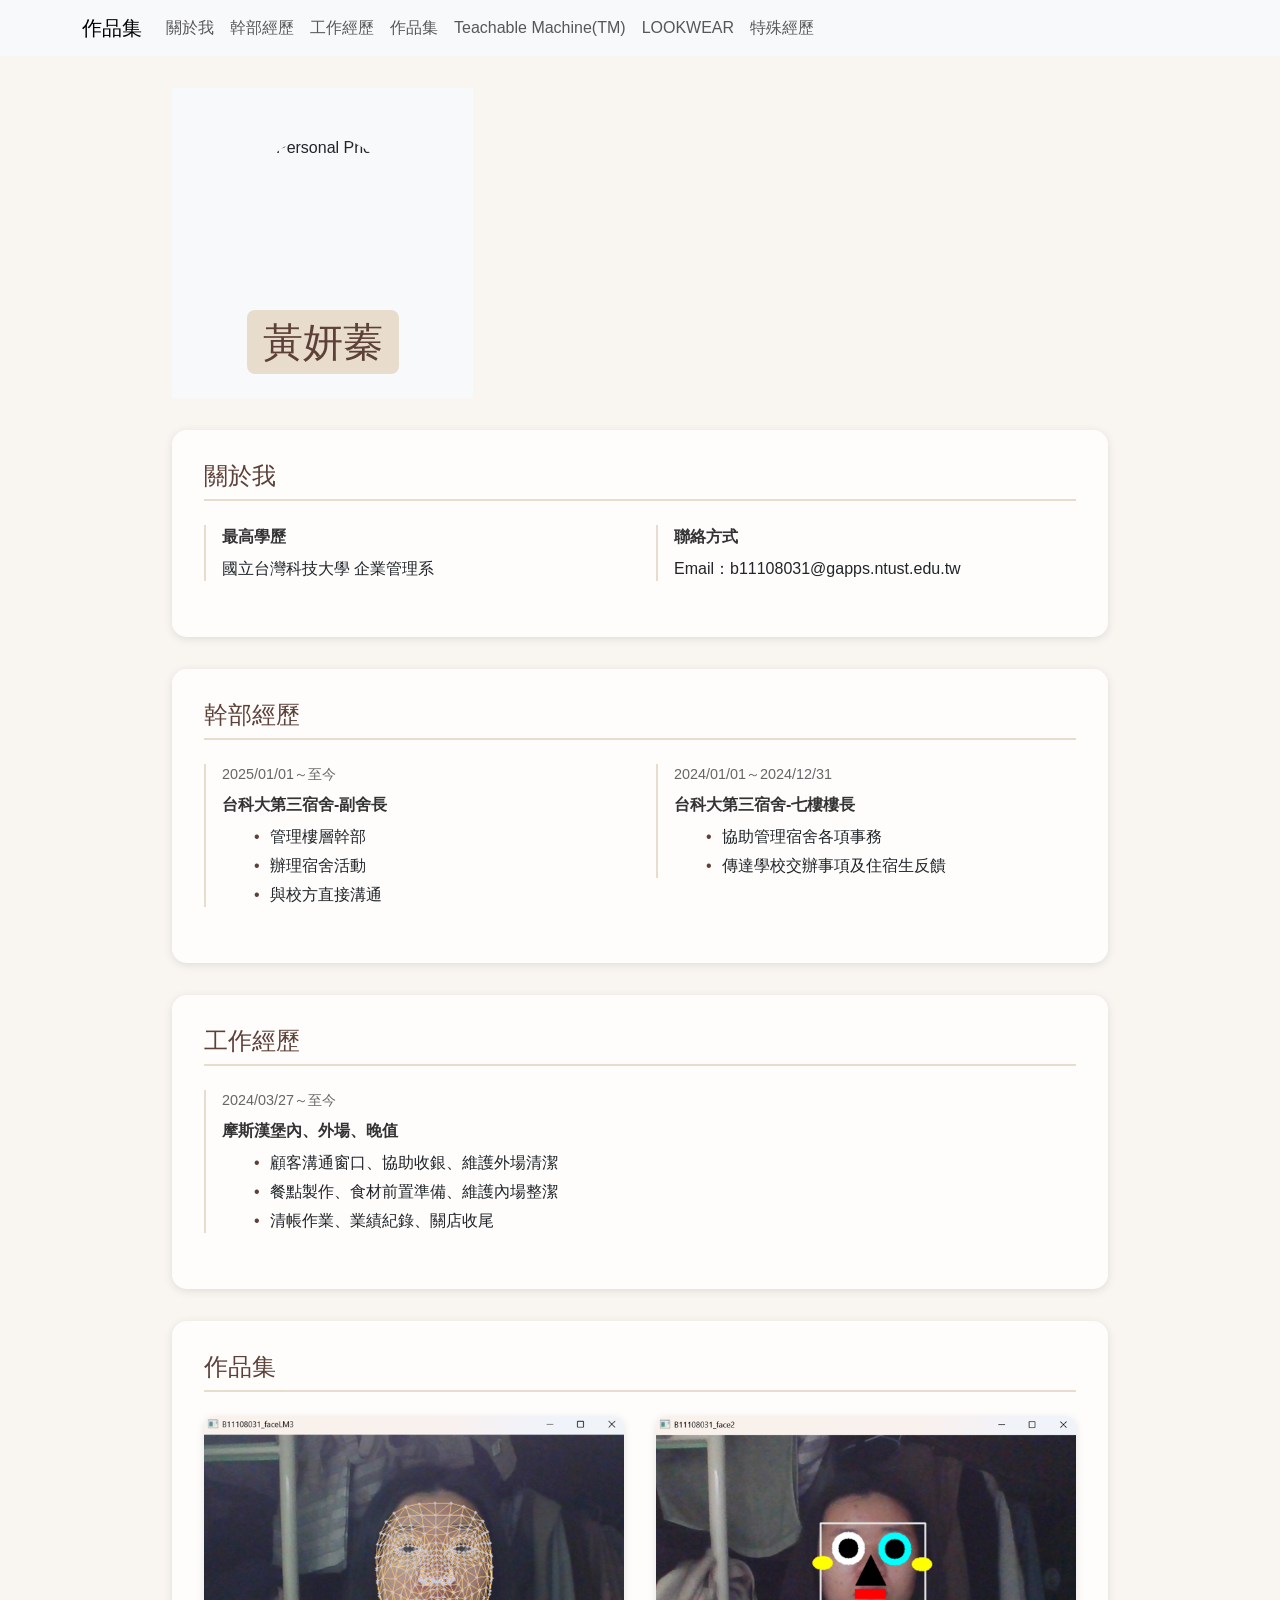
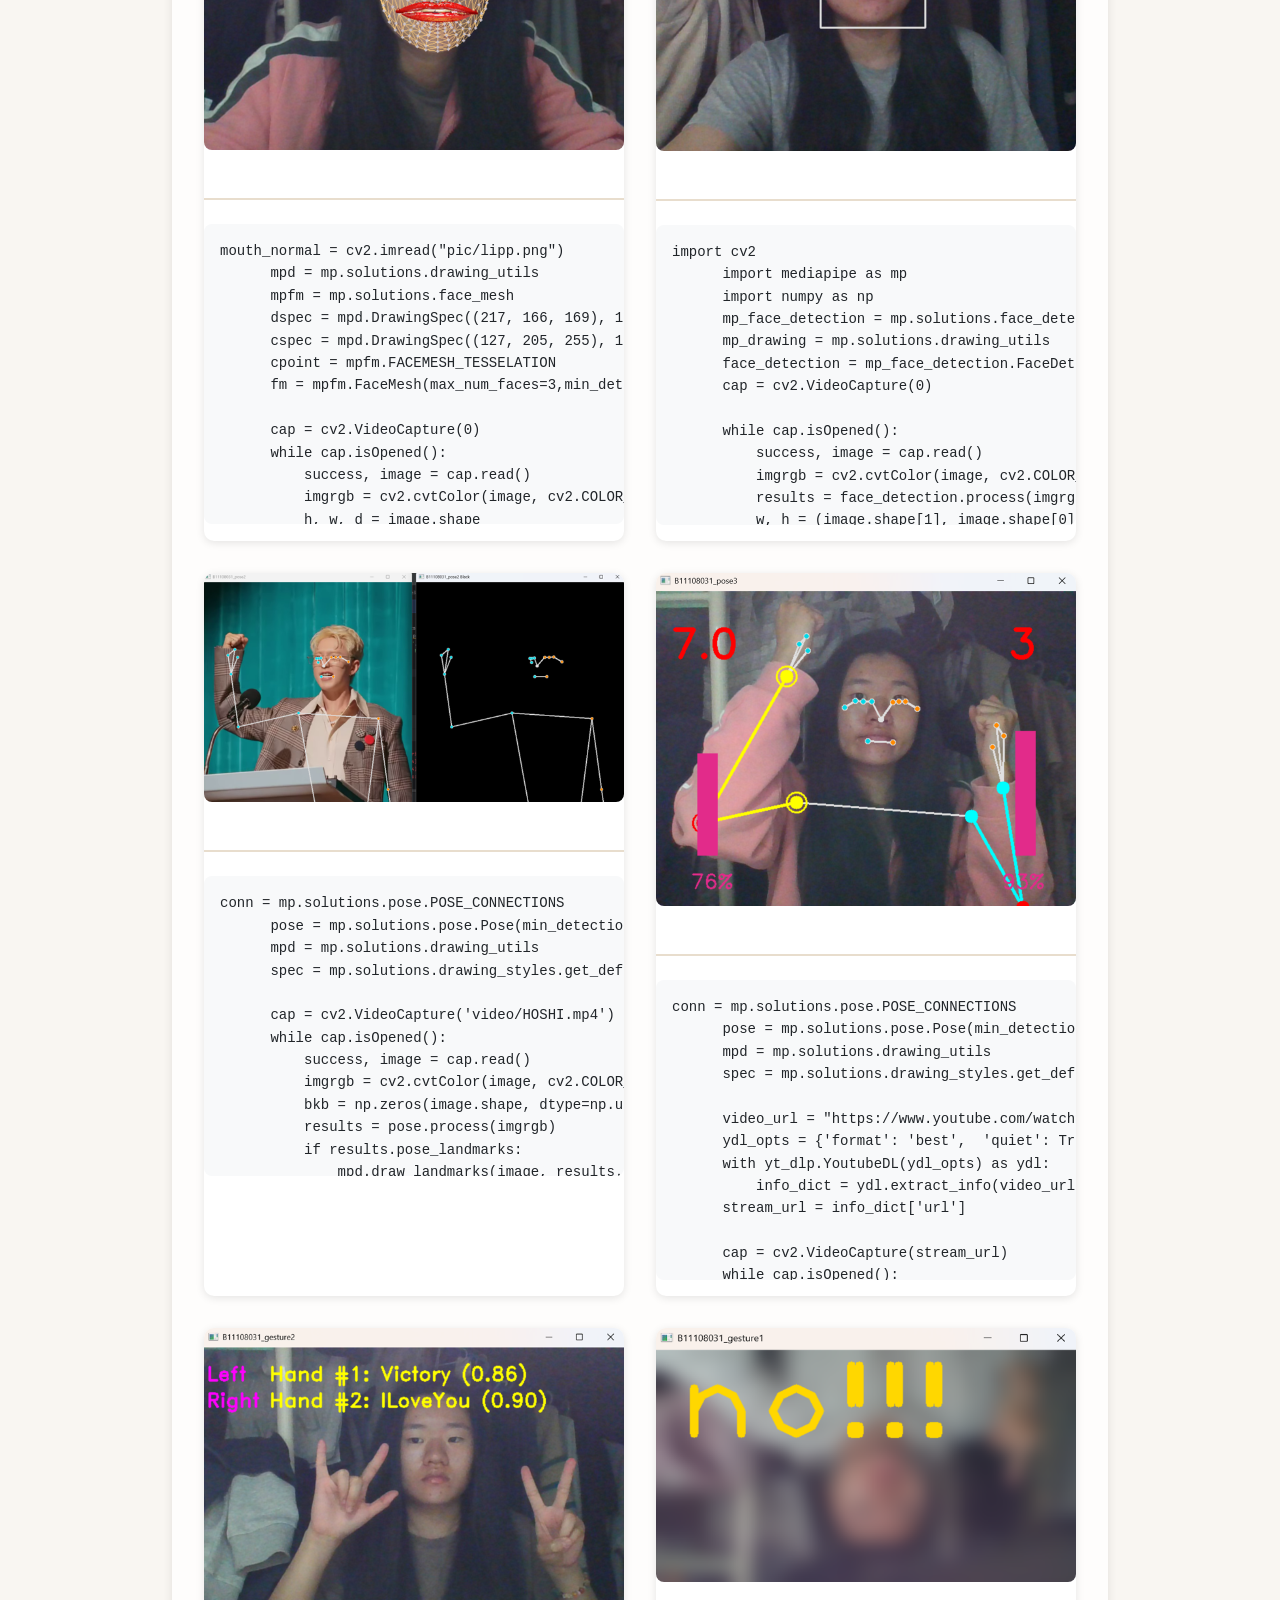
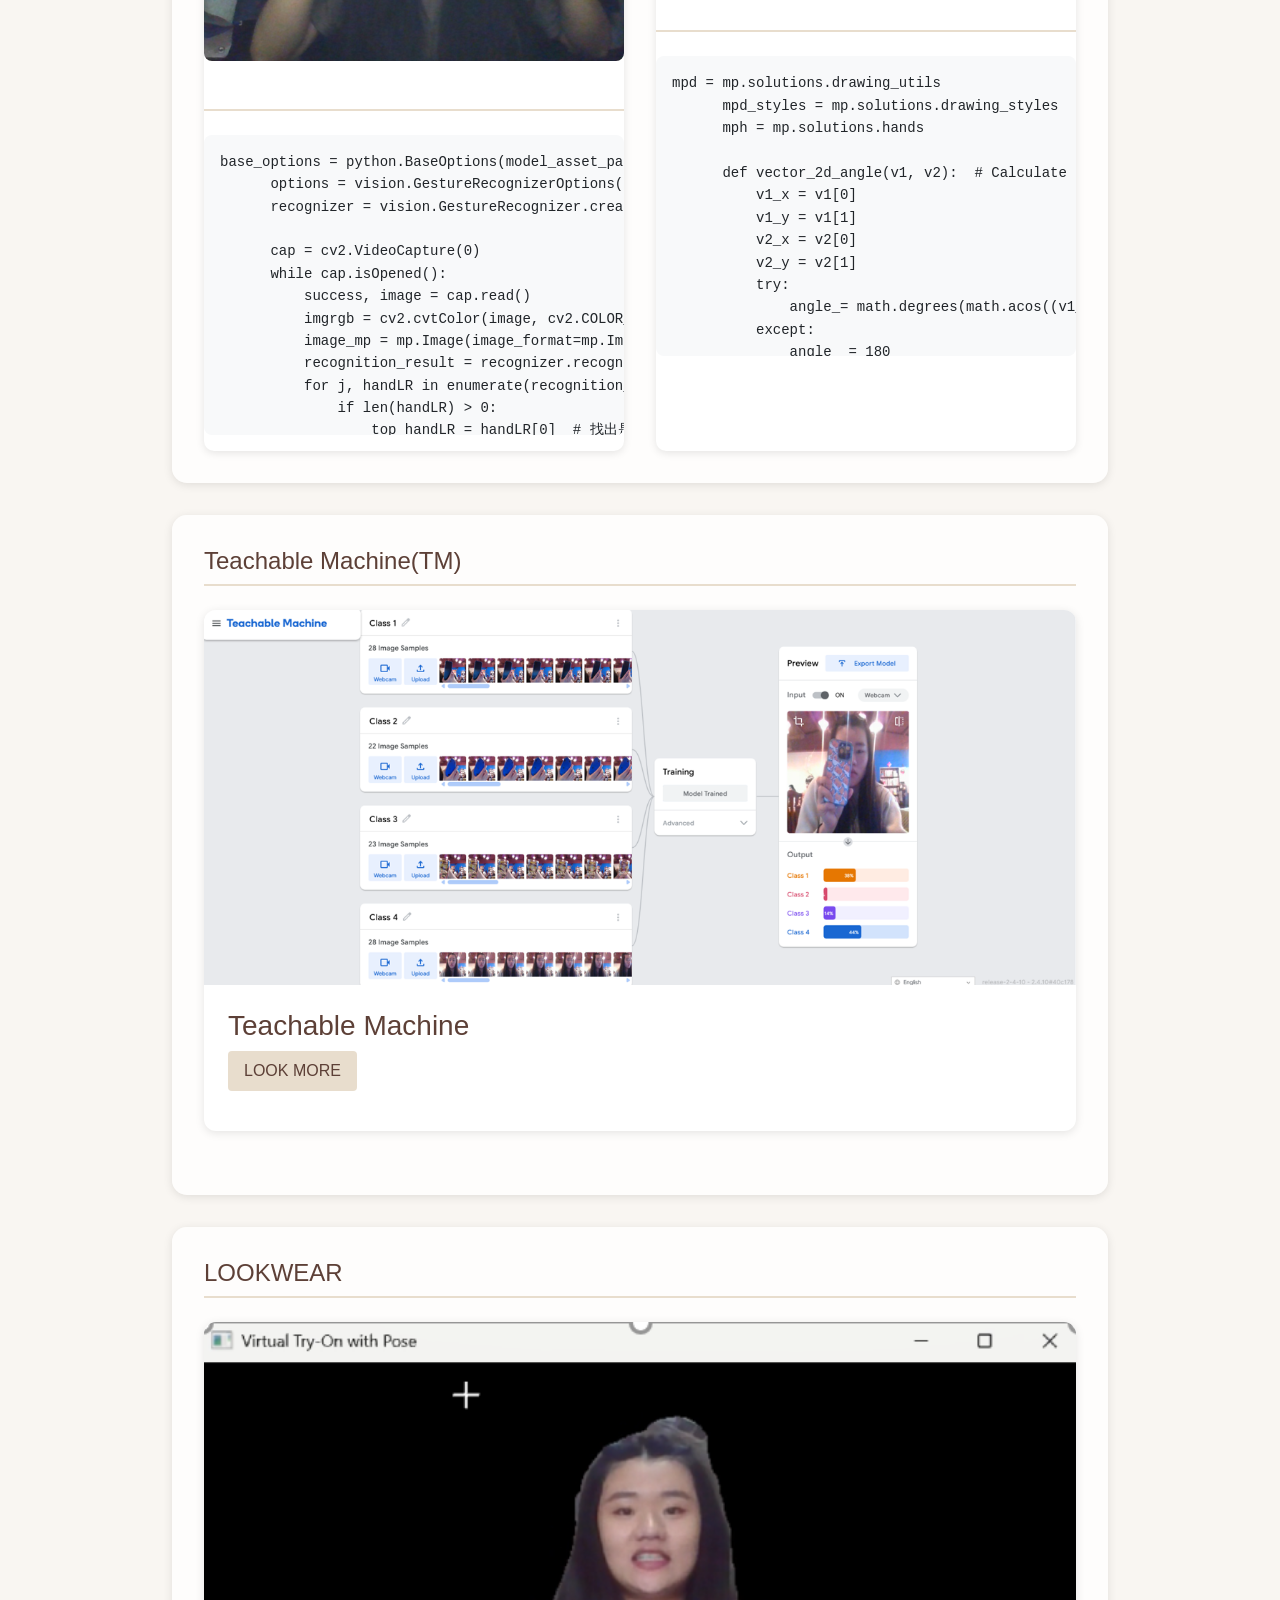
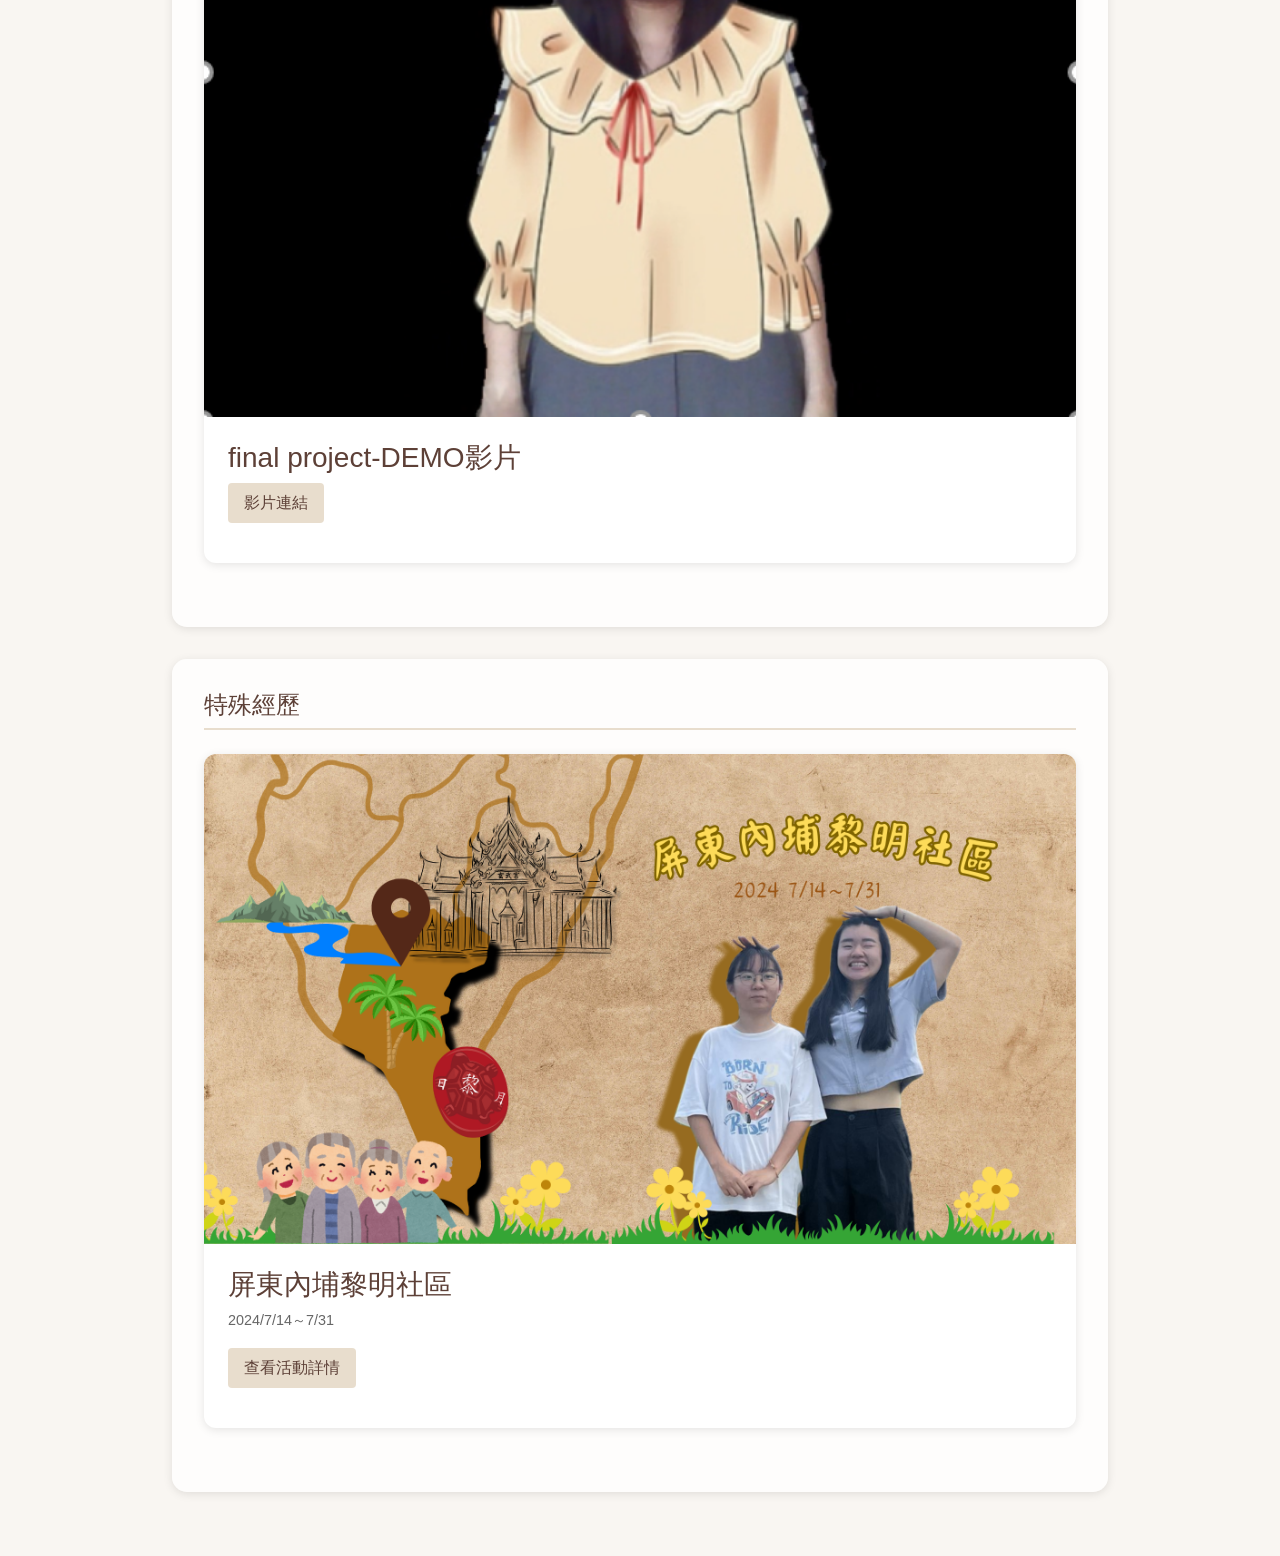
==== commit 31f5cfd6: "Update index.html" ====
--- a/index.html
+++ b/index.html
@@ -35,7 +35,7 @@
           <nav class="navbar navbar-expand-lg navbar-light bg-light">
             <div class="container mt-3 text-center">
           <div class="d-flex align-items-center justify-content-center flex-row gap-4 mt-4 flex-wrap">
-        <img src="/pic/me.png" alt="Personal Photo"
+        <img src="./pic/me.png" alt="Personal Photo"
              class="img-fluid rounded-circle"
              style="width: 150px; height: 150px; object-fit: cover;">
         <div class="hero-content">
@@ -119,7 +119,7 @@
         <!-- 第一個 code-showcase -->
         <div class="code-showcase">
           <div class="image-container">
-            <img src="/pic/AI063.png" alt="face2" class="code-img">
+            <img src="./pic/AI063.png" alt="face2" class="code-img">
           </div>
           <div class="code-divider"></div>
           <pre class="code-block"><code>mouth_normal = cv2.imread("pic/lipp.png")                # pic of mouth
@@ -166,7 +166,7 @@
         <!-- 第二個 code-showcase -->
         <div class="code-showcase">
           <div class="image-container">
-            <img src="/pic/AI052.png" alt="face1" class="code-img">
+            <img src="./pic/AI052.png" alt="face1" class="code-img">
           </div>
           <div class="code-divider"></div>
           <pre class="code-block"><code>import cv2
@@ -254,7 +254,7 @@
 
         <div class="code-showcase">
           <div class="image-container">
-            <img src="/pic/AI074.png" alt="hand" class="code-img">
+            <img src="./pic/AI074.png" alt="hand" class="code-img">
           </div>
           <div class="code-divider"></div>
           <pre class="code-block"><code>conn = mp.solutions.pose.POSE_CONNECTIONS
@@ -290,7 +290,7 @@
 
         <div class="code-showcase">
           <div class="image-container">
-            <img src="/pic/AI092.png" alt="hands" class="code-img">
+            <img src="./pic/AI092.png" alt="hands" class="code-img">
           </div>
           <div class="code-divider"></div>
           <pre class="code-block"><code>base_options = python.BaseOptions(model_asset_path='models/gesture_recognizer.task')
@@ -341,7 +341,7 @@
 
         <div class="code-showcase">
           <div class="image-container">
-            <img src="/pic/AI091.png" alt="no" class="code-img">
+            <img src="./pic/AI091.png" alt="no" class="code-img">
           </div>
           <div class="code-divider"></div>
           <pre class="code-block"><code>mpd = mp.solutions.drawing_utils
@@ -452,7 +452,7 @@
           <section id="TM" class="section">
             <h2>Teachable Machine(TM)</h2>
             <div class="TM">
-              <img src="/pic/TM.png" alt="Teachable Machine(TM)" class="TM-img">
+              <img src="./pic/TM.png" alt="Teachable Machine(TM)" class="TM-img">
               <div class="TM-content">
                 <h3>Teachable Machine</h3>
                 <p><a href="https://teachablemachine.withgoogle.com/models/StoeRHJWC/" target="_blank" class="TM-link">LOOK MORE</a></p>
@@ -463,7 +463,7 @@
           <section id="finalproject" class="section">
             <h2>LOOKWEAR</h2>
             <div class="finalproject">
-                <img src="/pic/DEMO-3.png" alt="finalproject" class="finalproject-img">
+                <img src="./pic/DEMO-3.png" alt="finalproject" class="finalproject-img">
               <div class="finalproject-content">
                 <h3>final project-DEMO影片</h3>
                 <p><a href="https://youtu.be/4oLzsMIDGJc" target="_blank" class="finalproject-link">影片連結</a></p>
@@ -473,7 +473,7 @@
           <section id="activity" class="section">
             <h2>特殊經歷</h2>
             <div class="activity">
-              <img src="/pic/蹲點.png" alt="屏東內埔黎明社區" class="activity-img">
+              <img src="./pic/蹲點.png" alt="屏東內埔黎明社區" class="activity-img">
               <div class="activity-content">
                 <h3>屏東內埔黎明社區</h3>
                 <p class="activity-date">2024/7/14～7/31</p>
@@ -485,4 +485,4 @@
 
         </main>
       </body>
-      </html>+      </html>
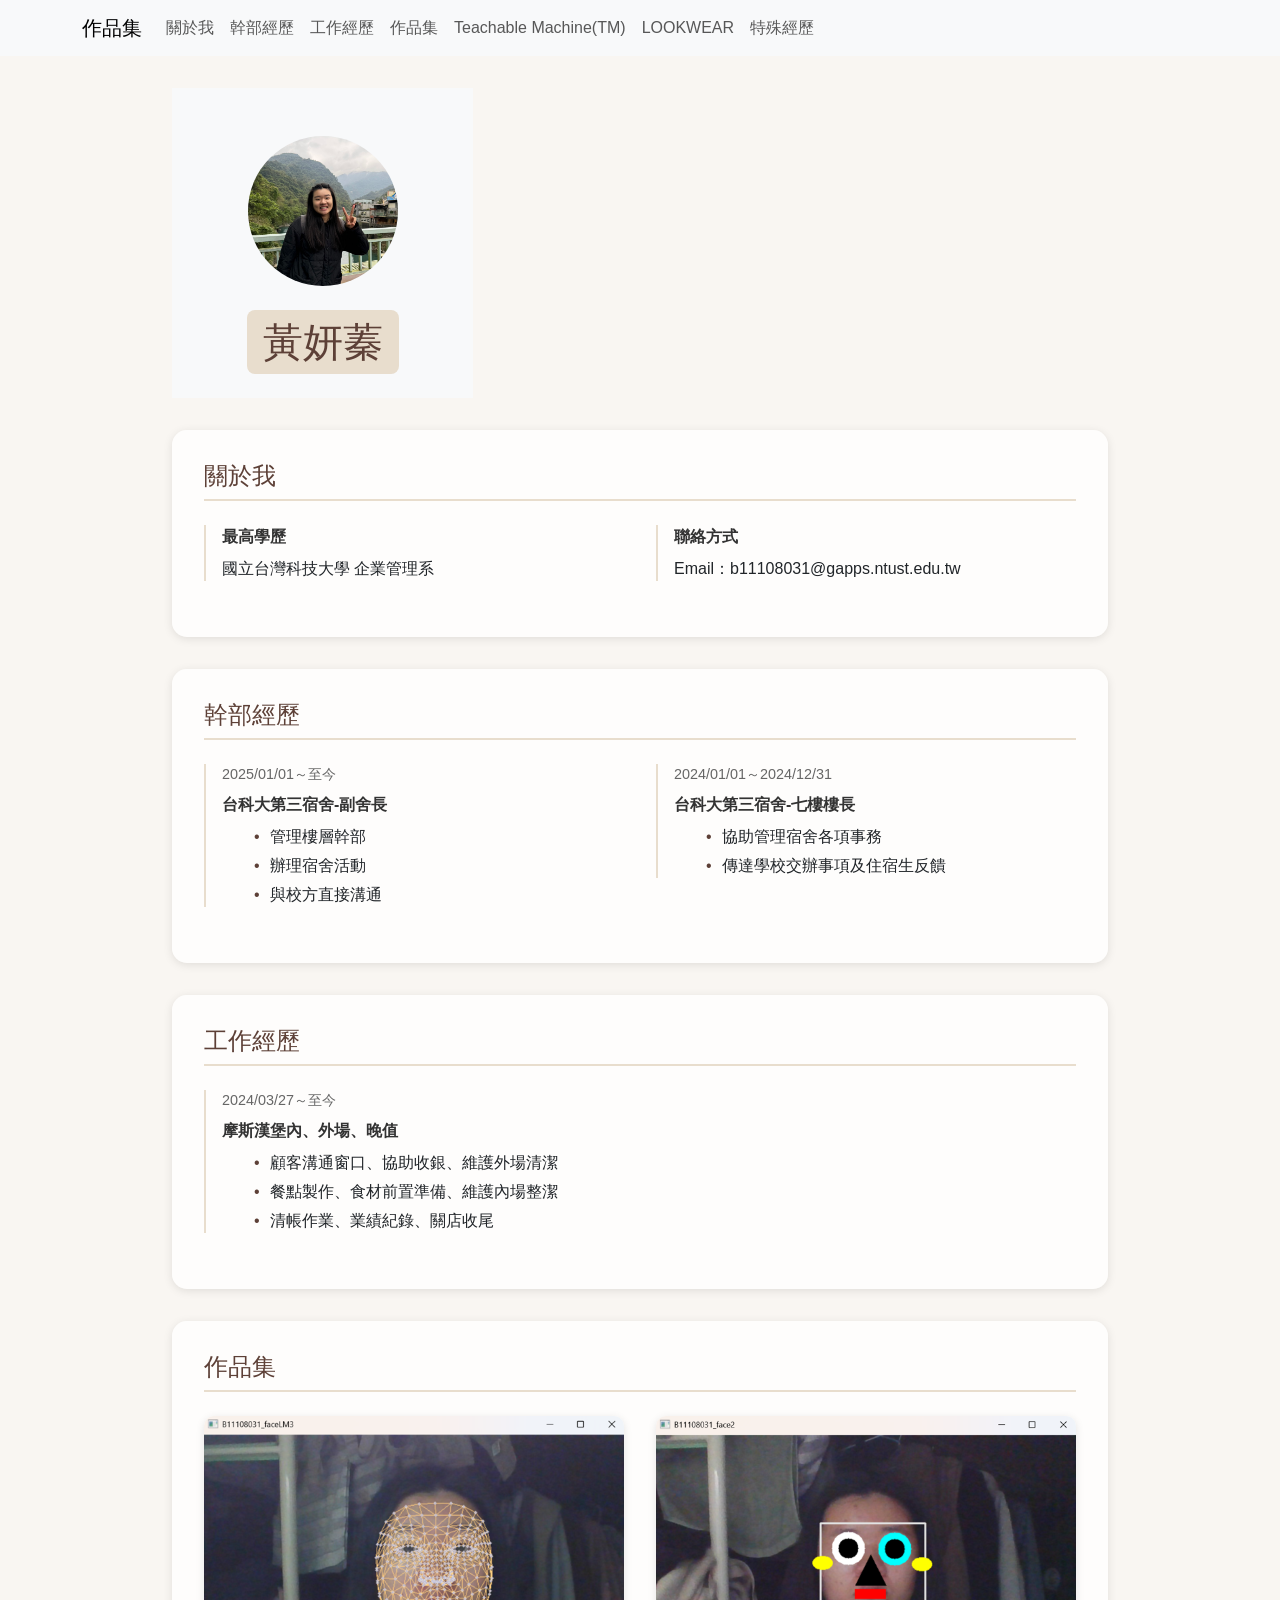
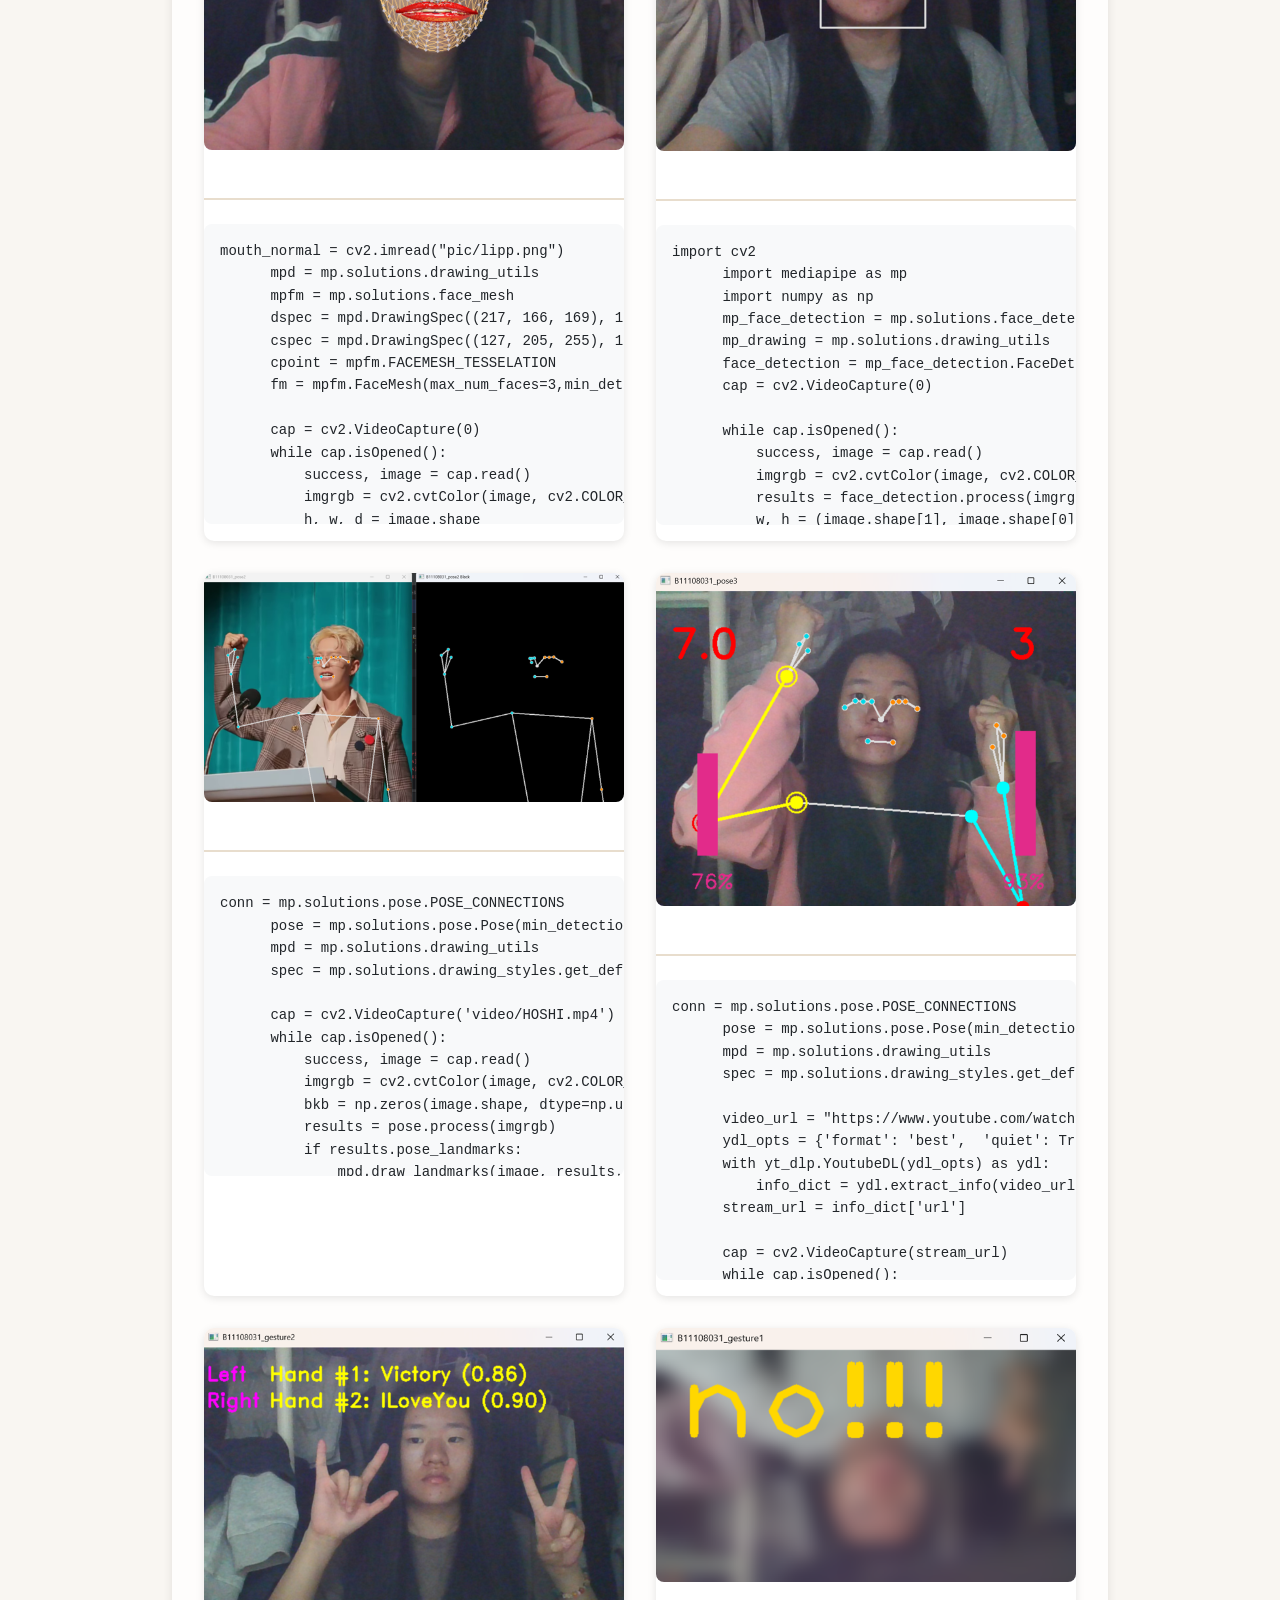
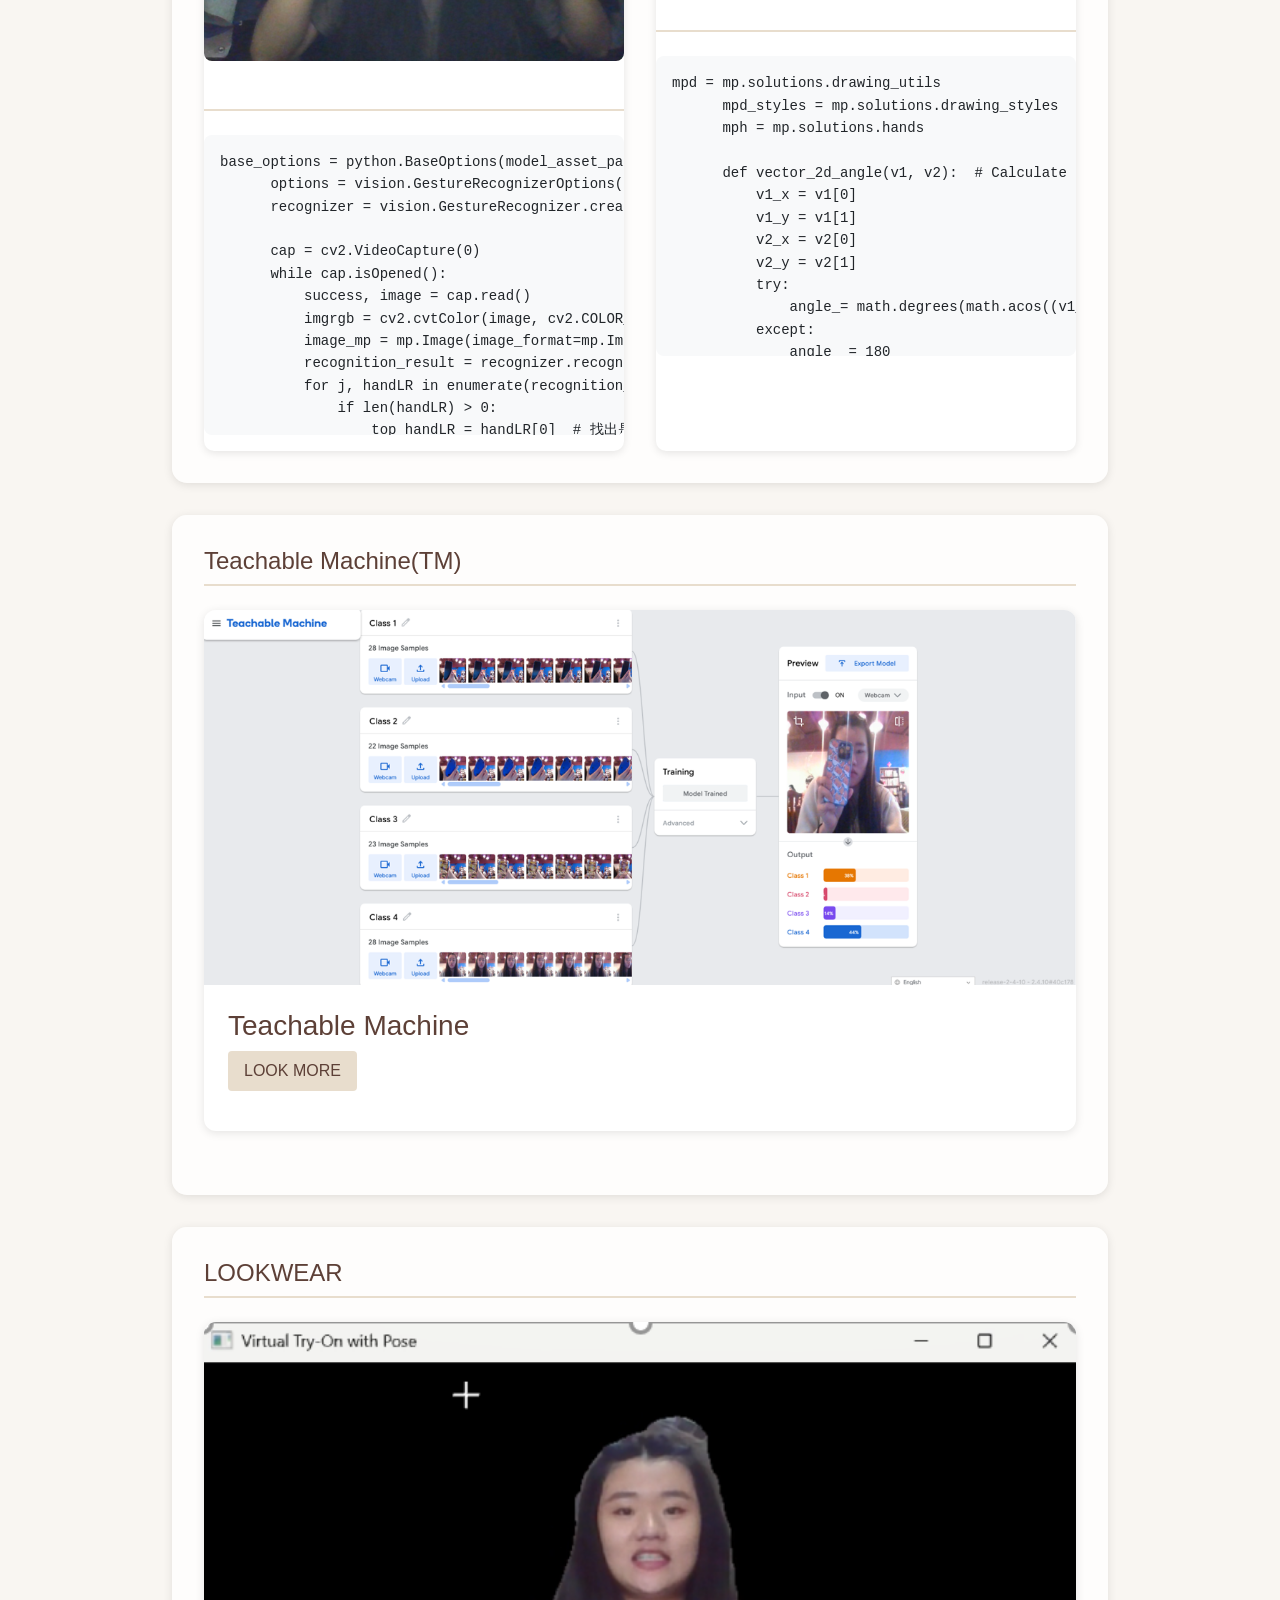
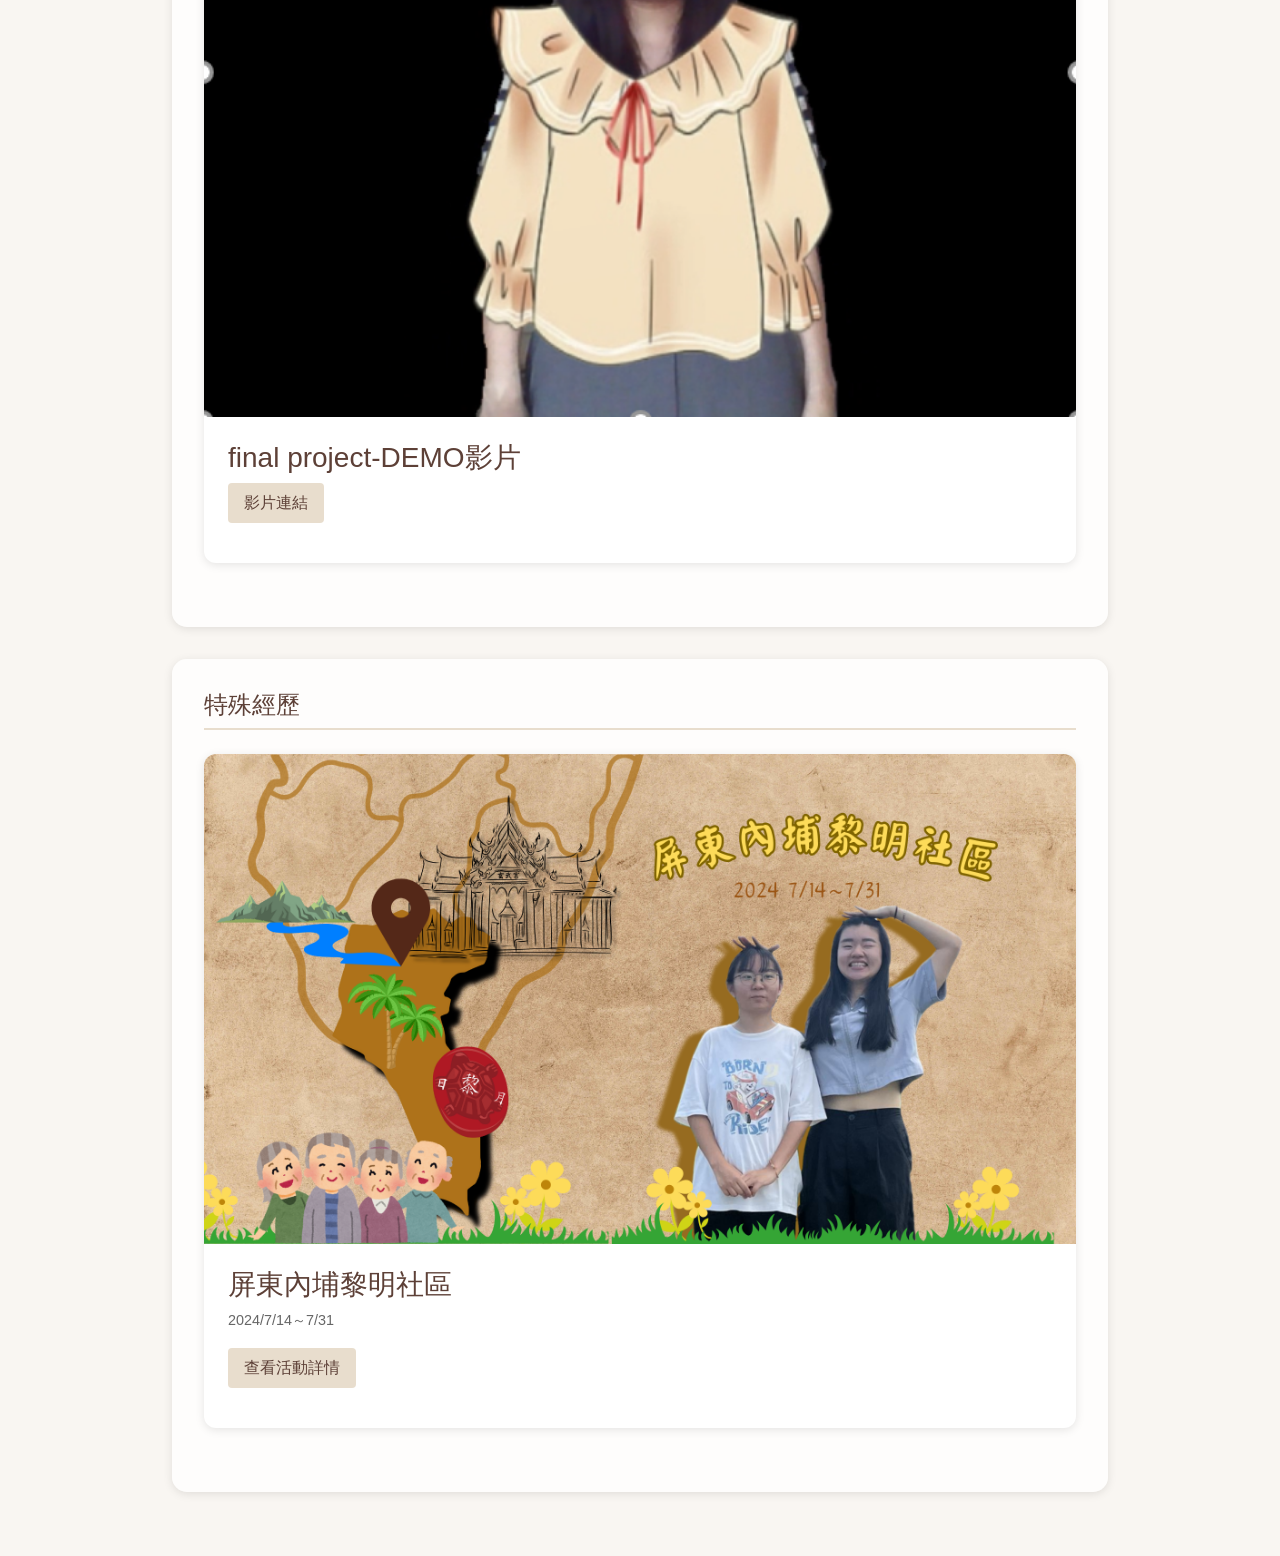
==== commit 5c4da2ab: "Update index.html" ====
--- a/index.html
+++ b/index.html
@@ -35,7 +35,7 @@
           <nav class="navbar navbar-expand-lg navbar-light bg-light">
             <div class="container mt-3 text-center">
           <div class="d-flex align-items-center justify-content-center flex-row gap-4 mt-4 flex-wrap">
-        <img src="./pic/me.png" alt="Personal Photo"
+        <img src="./pic/我.jpg" alt="Personal Photo"
              class="img-fluid rounded-circle"
              style="width: 150px; height: 150px; object-fit: cover;">
         <div class="hero-content">
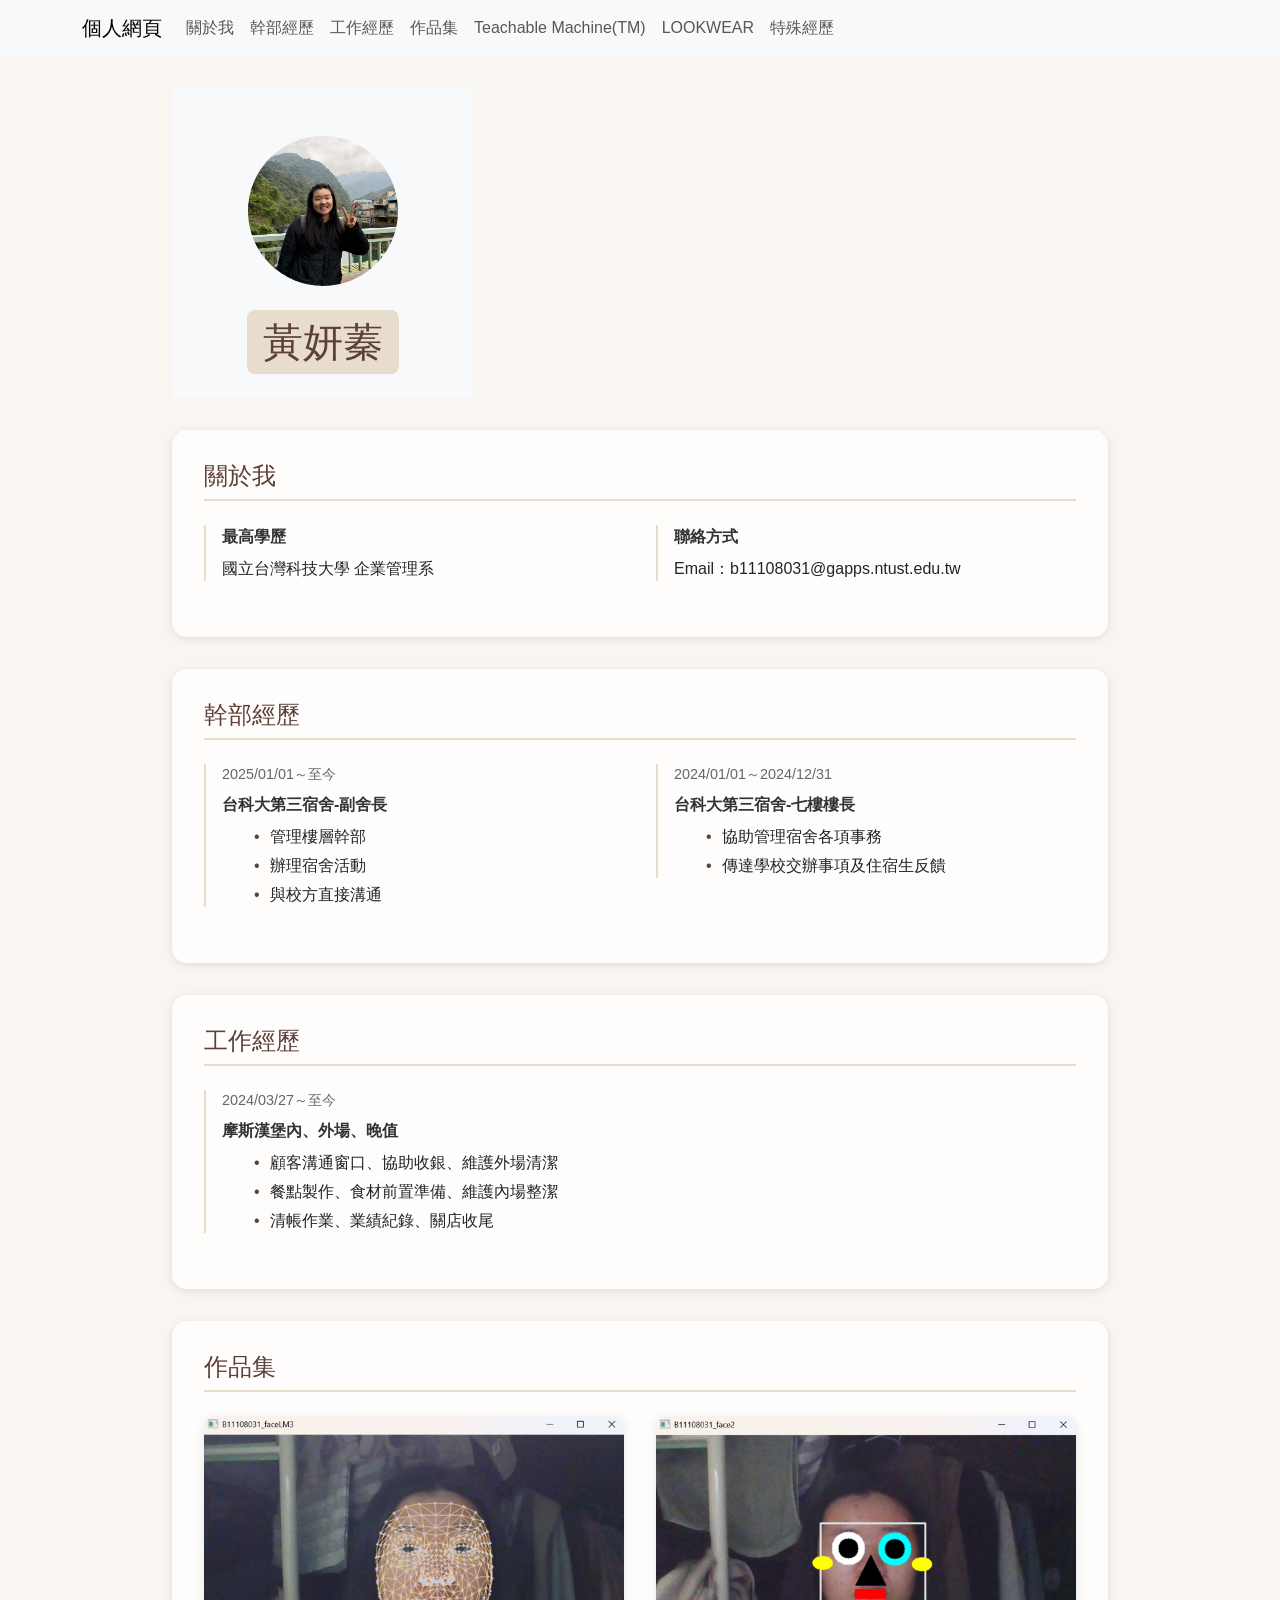
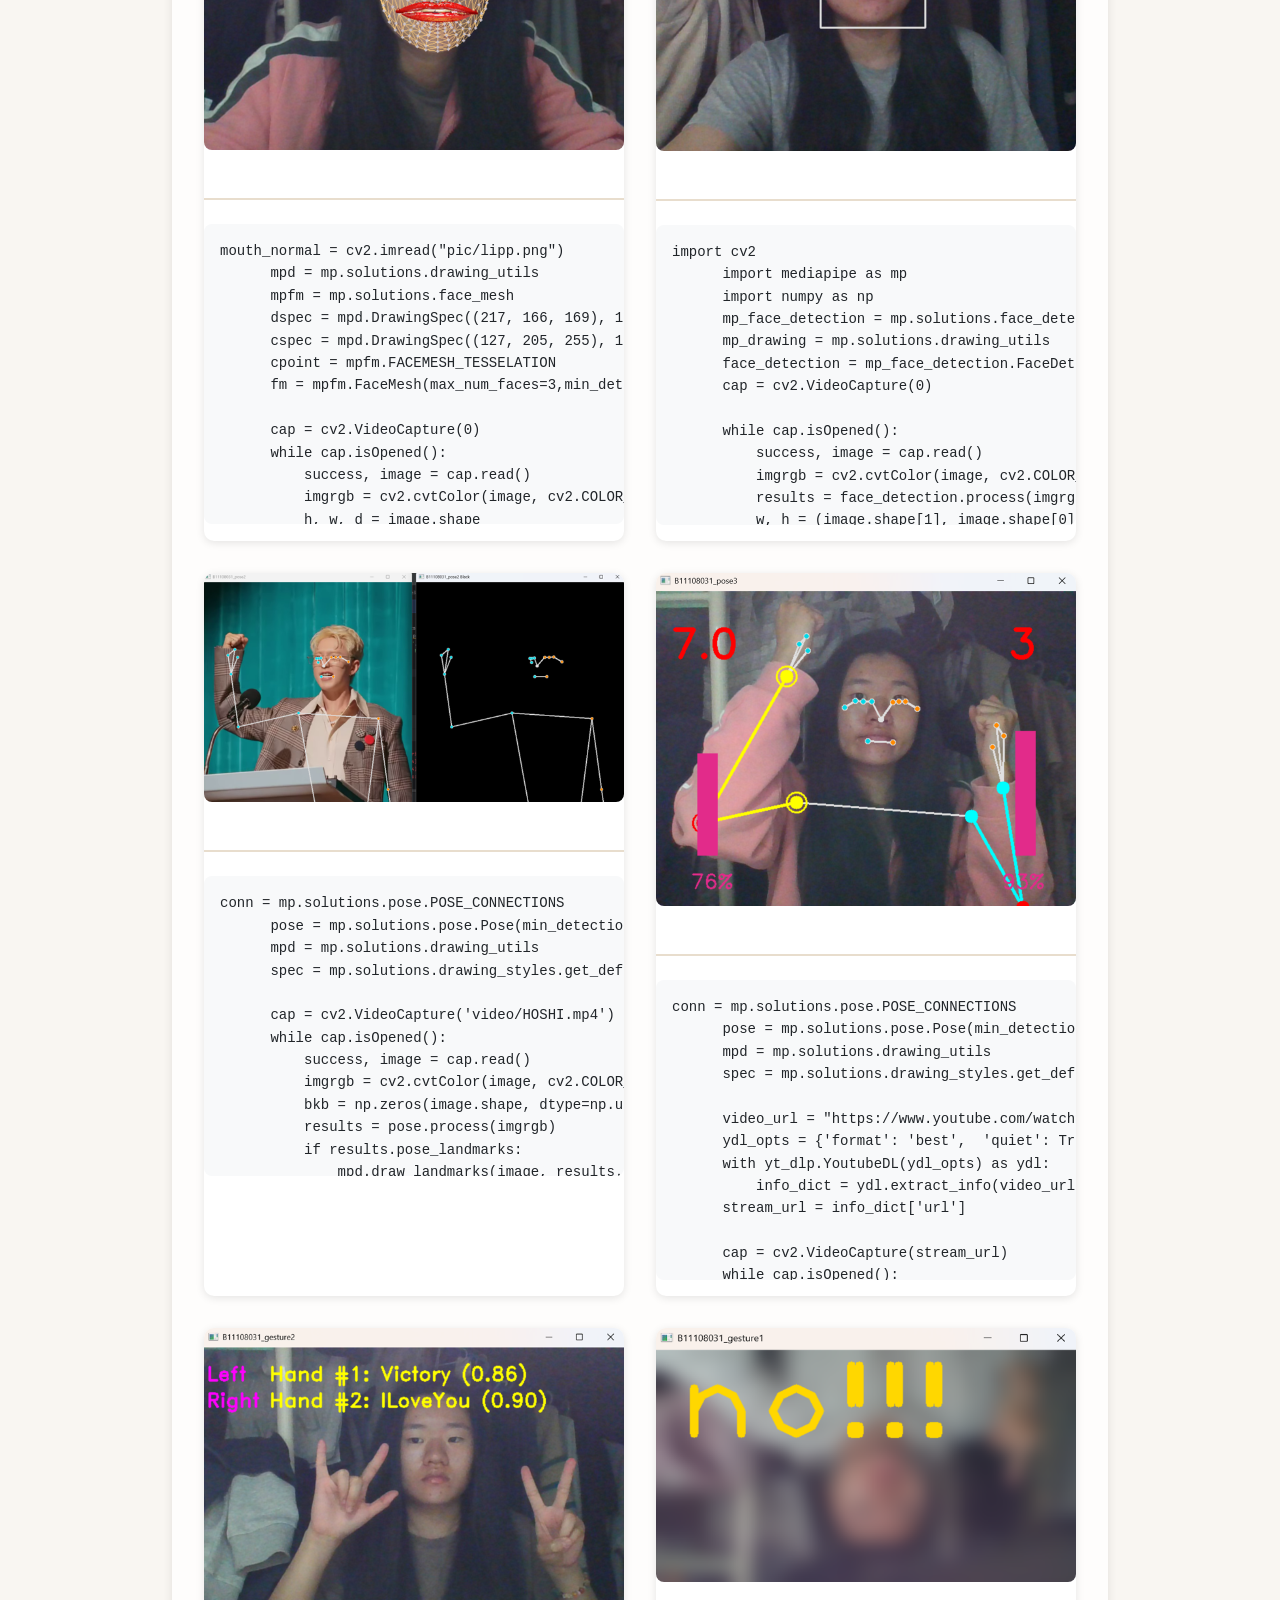
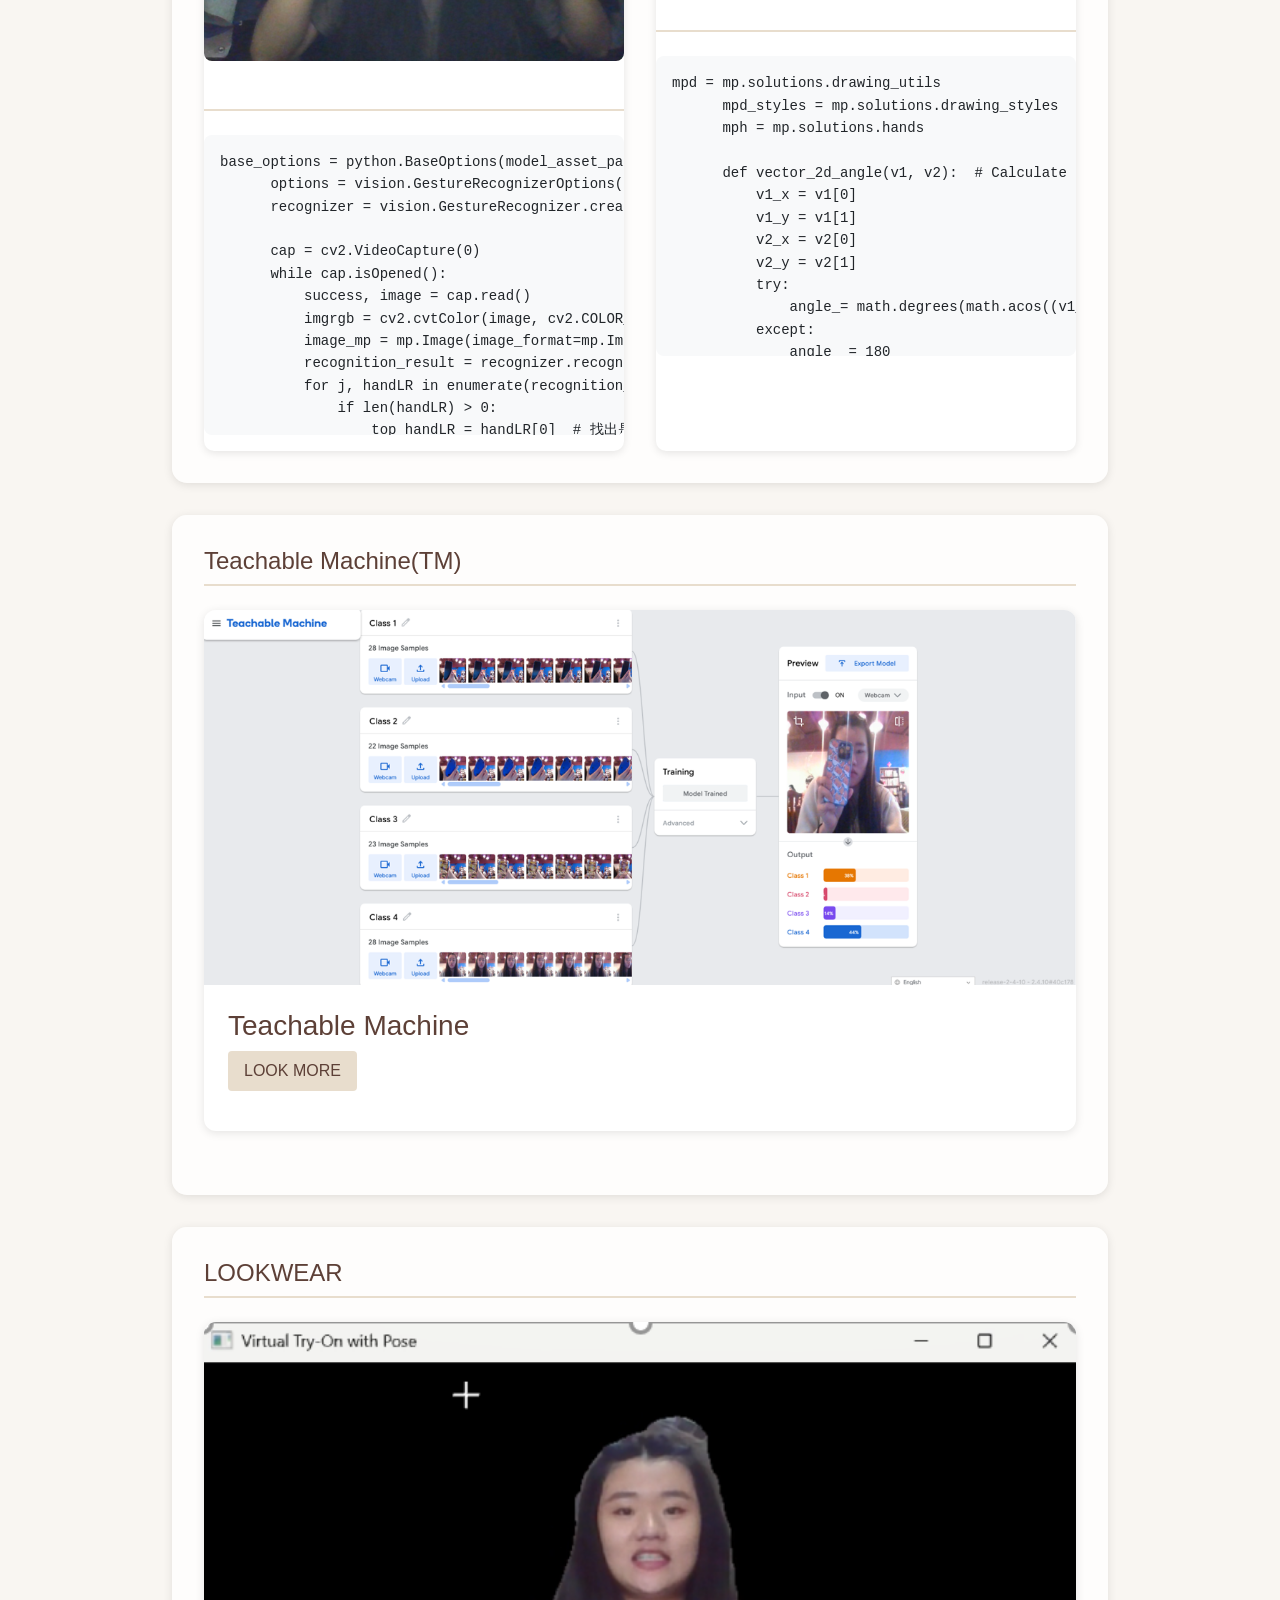
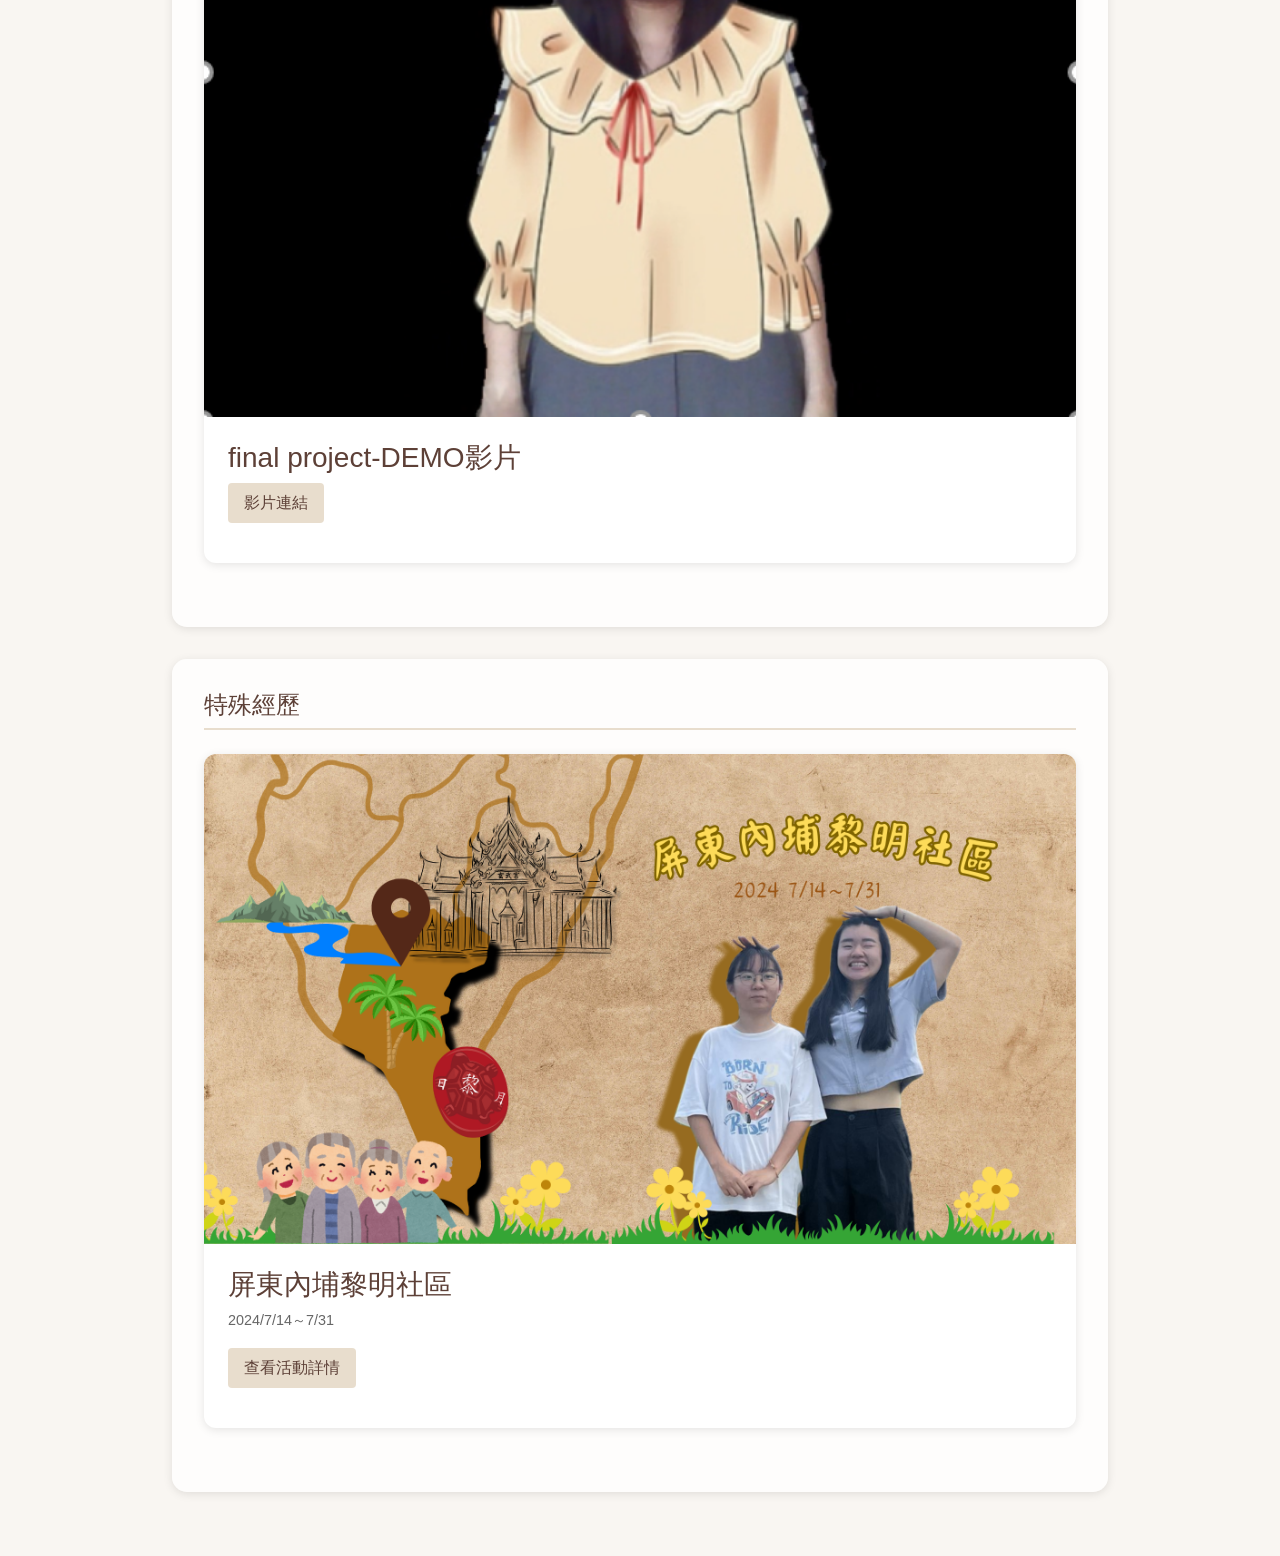
==== commit 578aa434: "Update index.html" ====
--- a/index.html
+++ b/index.html
@@ -11,7 +11,7 @@
         <header>
           <nav class="navbar navbar-expand-lg navbar-light bg-light">
             <div class="container">
-              <a class="navbar-brand" href="#">作品集</a>
+              <a class="navbar-brand" href="#">個人網頁</a>
               <button class="navbar-toggler" type="button" data-bs-toggle="collapse" data-bs-target="#navbarNav"
                 aria-controls="navbarNav" aria-expanded="false" aria-label="Toggle navigation">
                 <span class="navbar-toggler-icon"></span>
